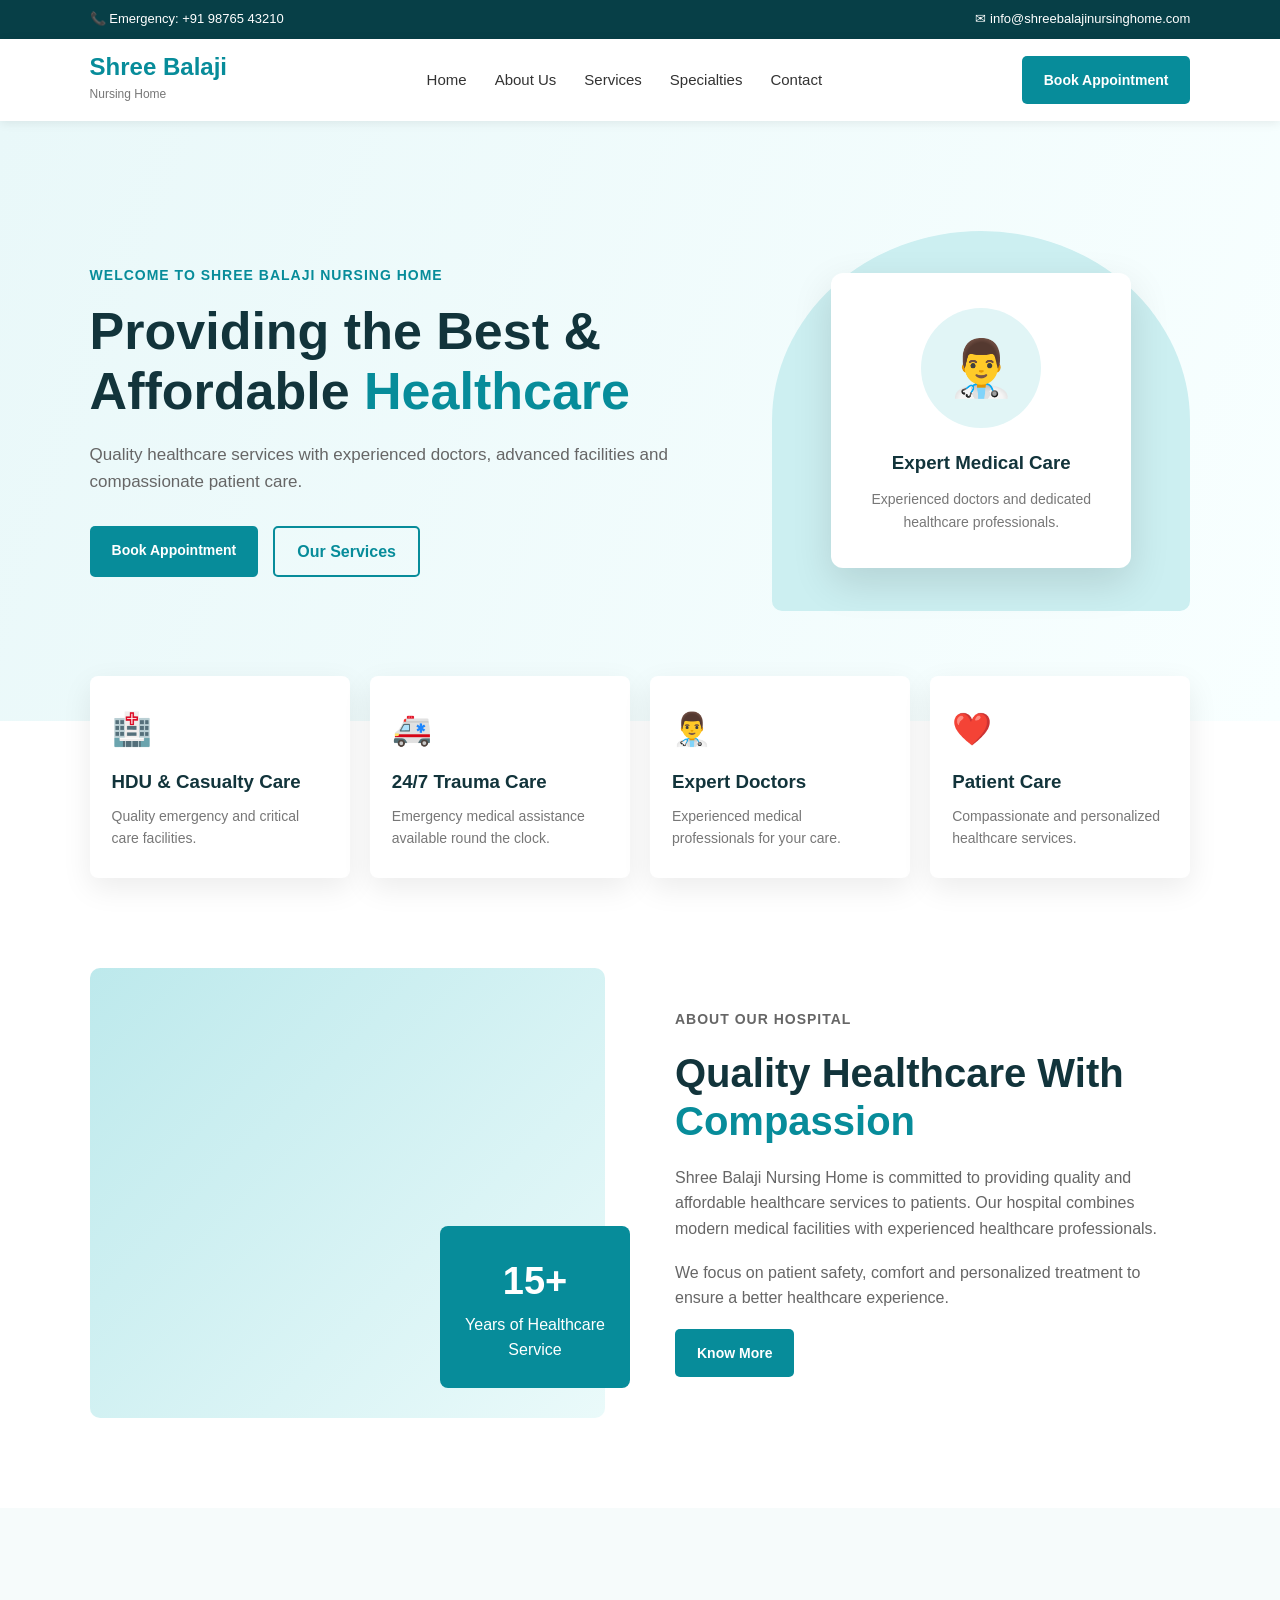
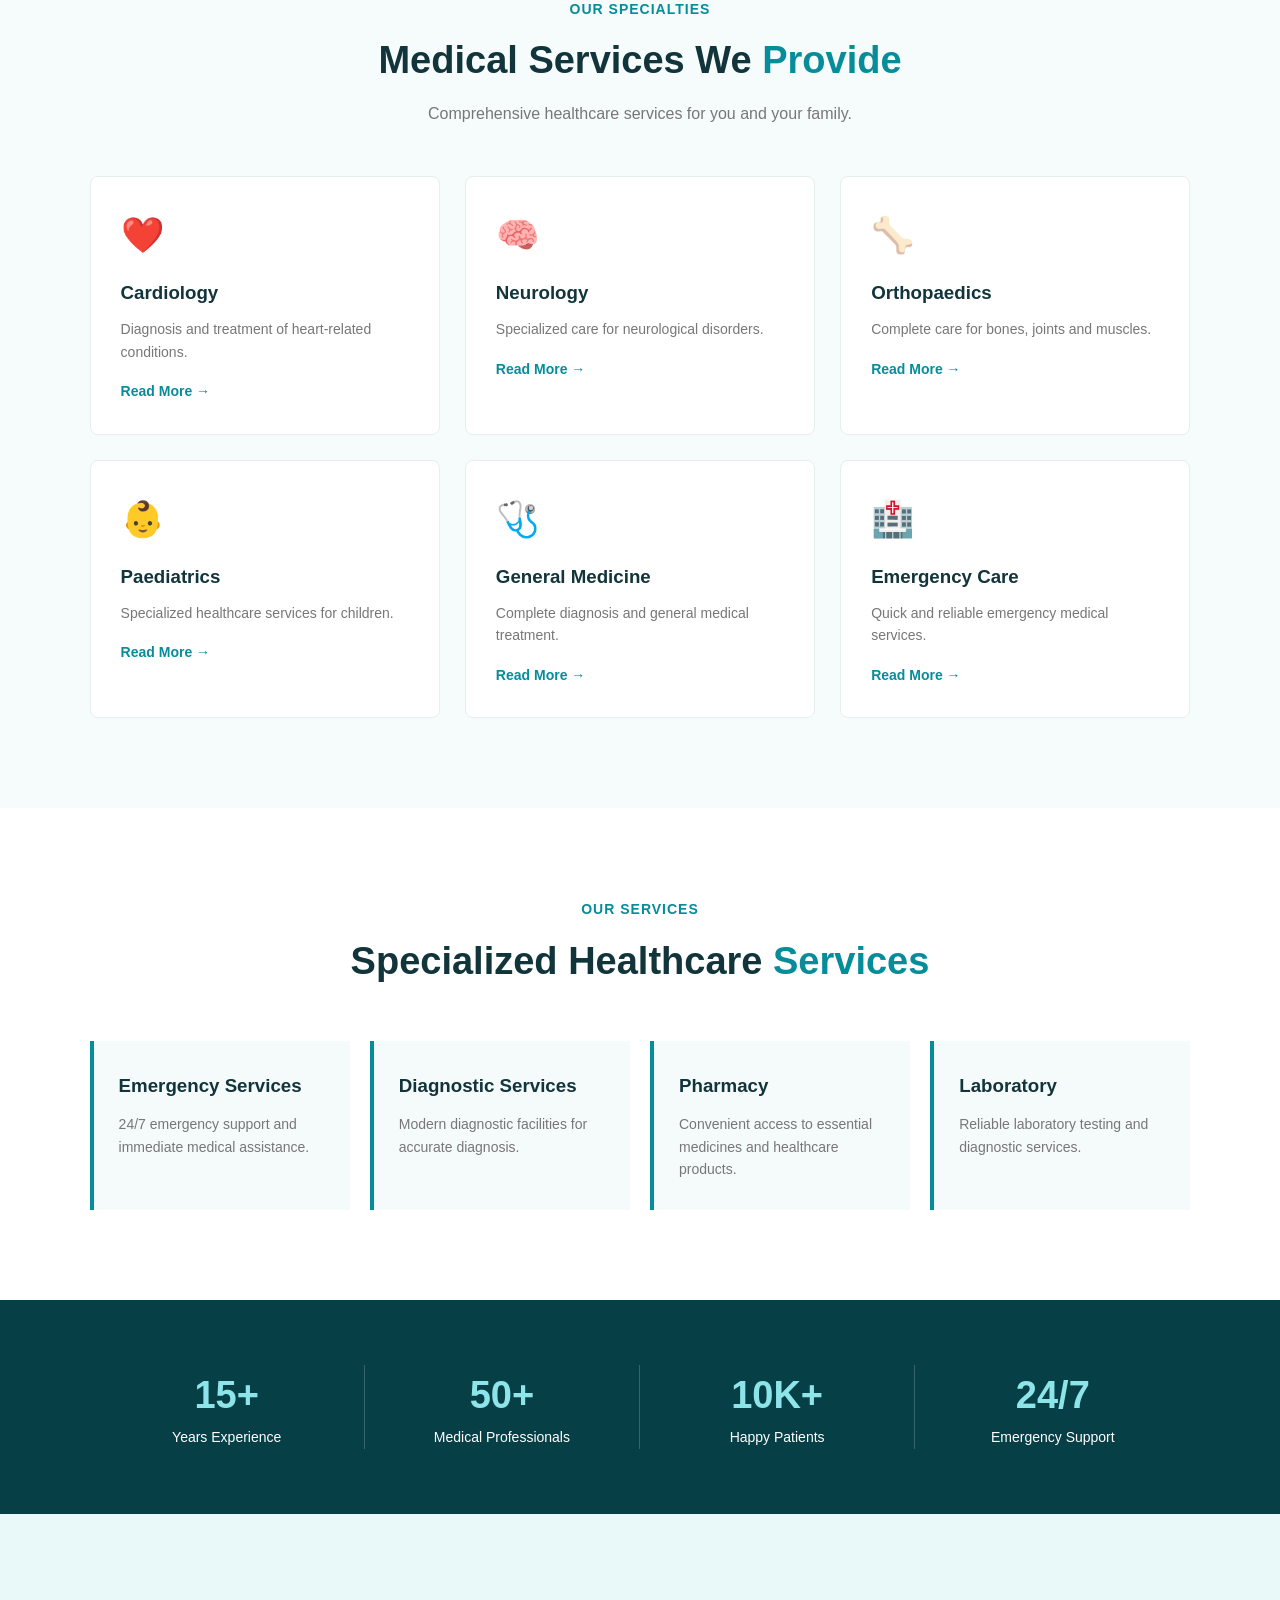
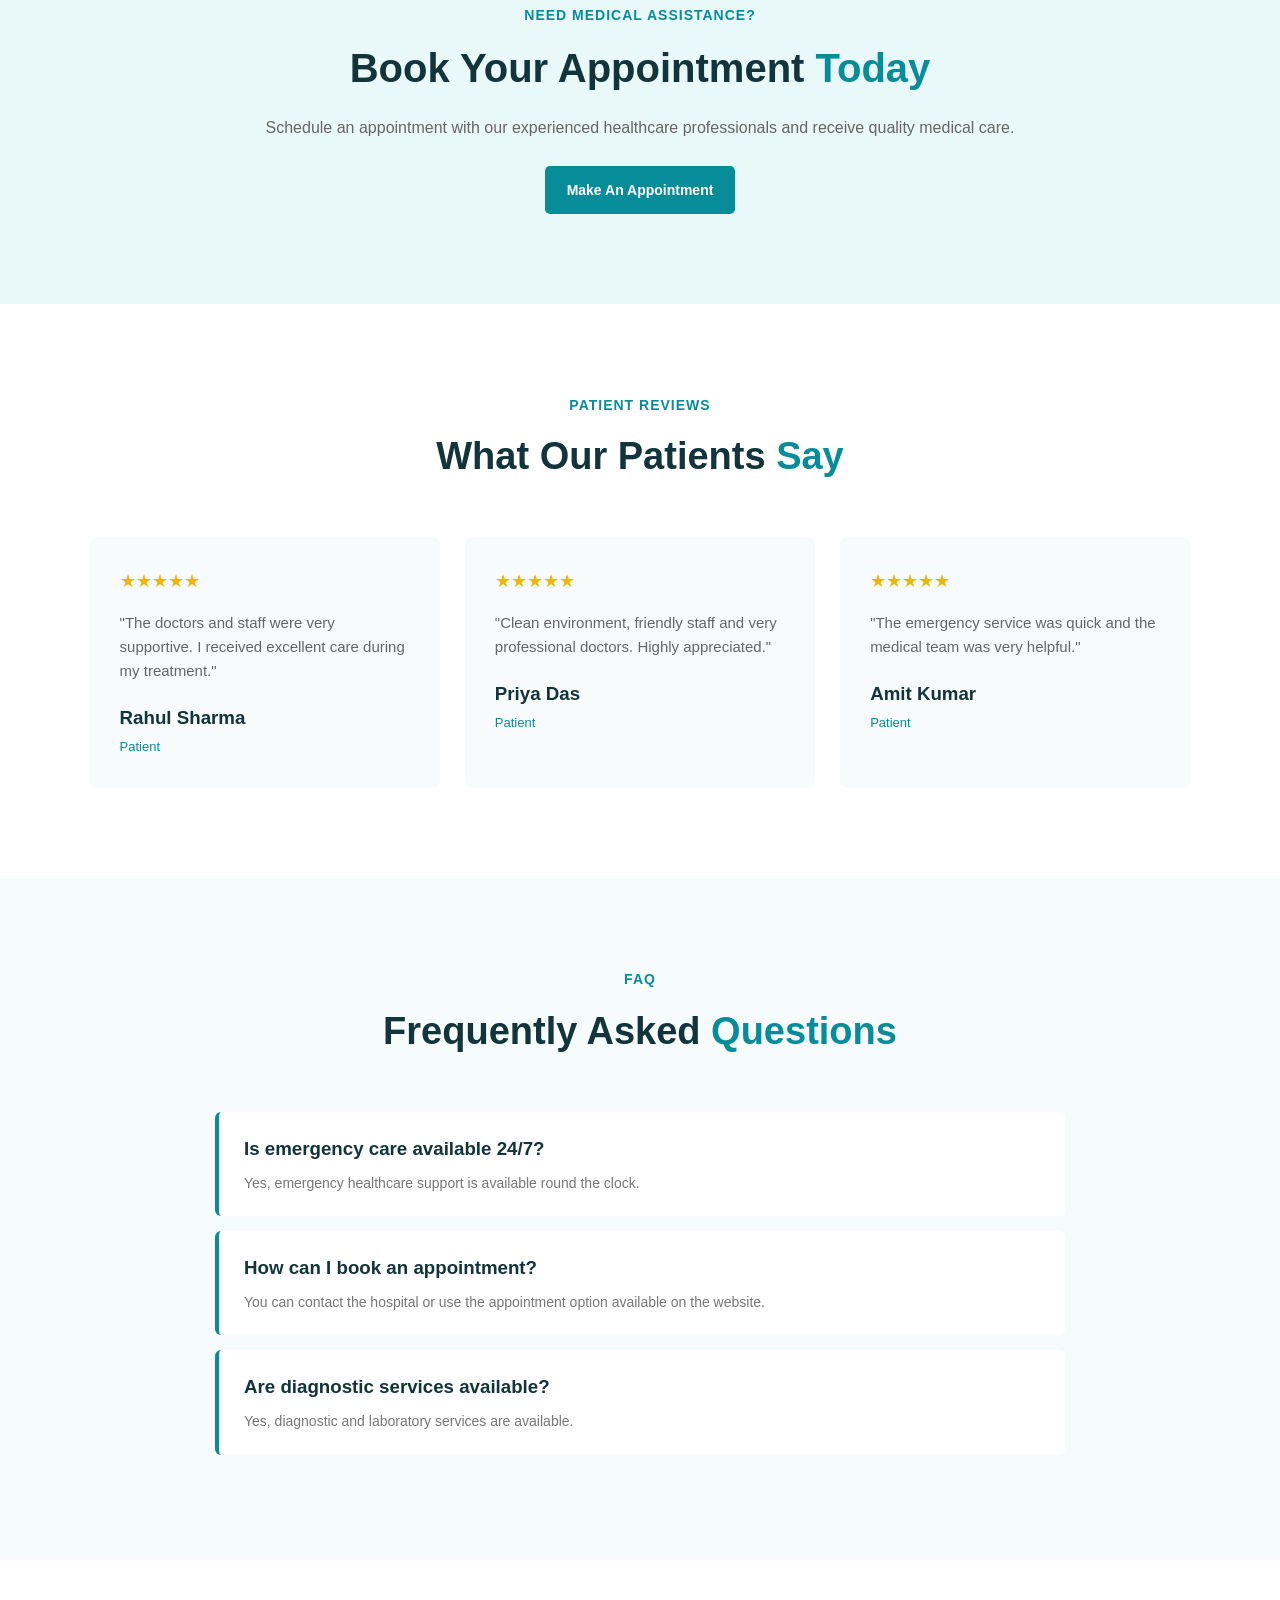
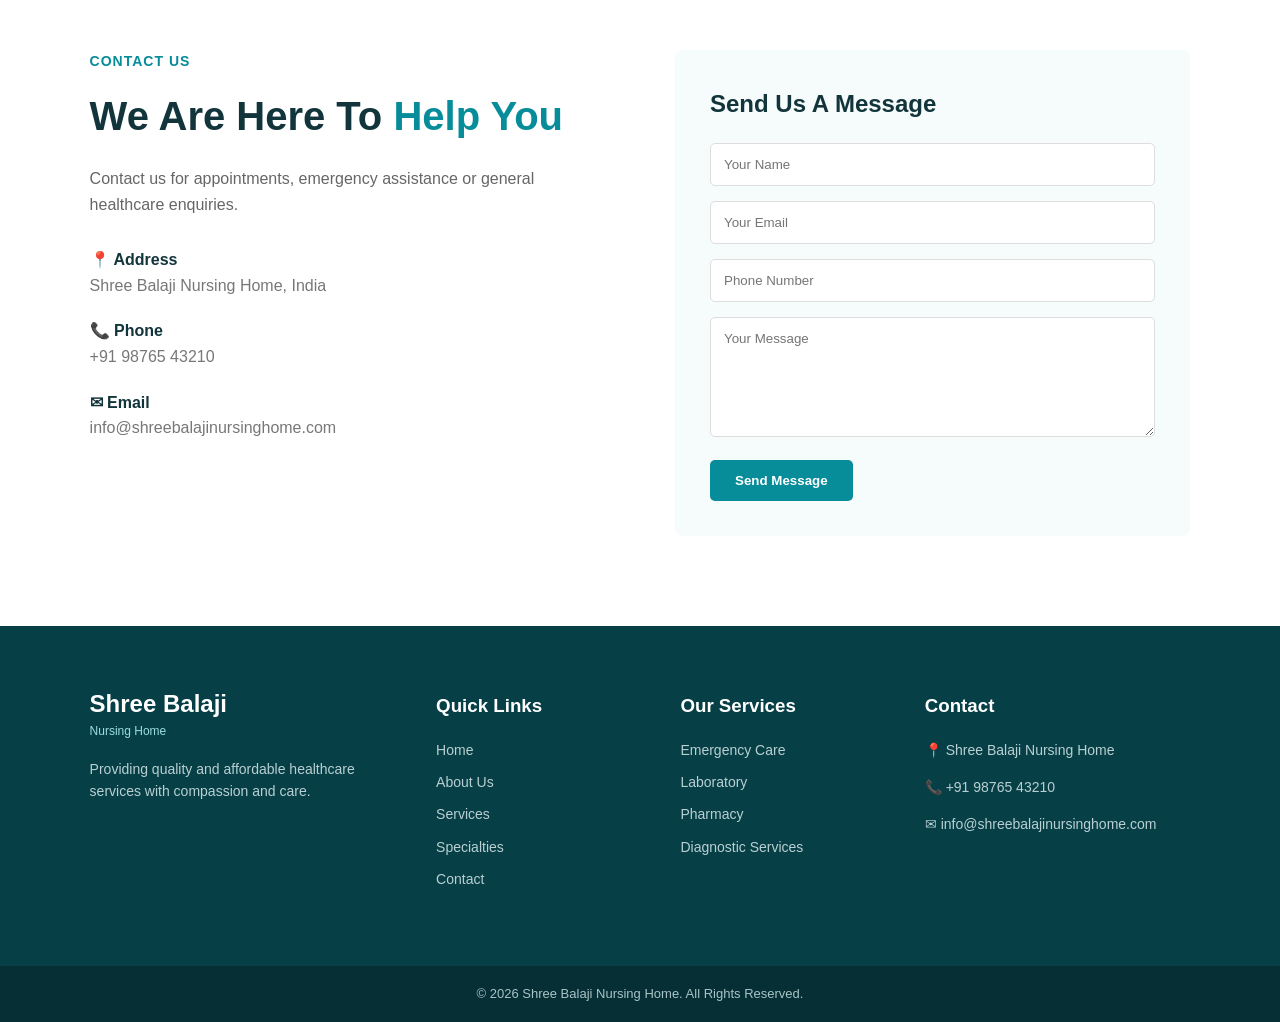
==== index.html @ 4ce06b1f "Add files via upload" ====
<!DOCTYPE html>
<html lang="en">

<head>
    <meta charset="UTF-8">
    <meta name="viewport" content="width=device-width, initial-scale=1.0">

    <title>Shree Balaji Nursing Home</title>

    <link rel="stylesheet" href="style.css">
</head>

<body>

    <!-- ================= TOP BAR ================= -->

    <div class="top-bar">
        <div>
            📞 Emergency: +91 98765 43210
        </div>

        <div>
            ✉ info@shreebalajinursinghome.com
        </div>
    </div>


    <!-- ================= HEADER ================= -->

    <header class="header">

        <div class="logo">
            <h2>Shree Balaji</h2>
            <span>Nursing Home</span>
        </div>

        <nav class="navbar">
            <a href="#">Home</a>
            <a href="#about">About Us</a>
            <a href="#services">Services</a>
            <a href="#specialties">Specialties</a>
            <a href="#contact">Contact</a>
        </nav>

        <div class="header-btn">
            <a href="#appointment">Book Appointment</a>
        </div>

    </header>


    <!-- ================= HERO SECTION ================= -->

    <section class="hero">

        <div class="hero-content">

            <p class="small-heading">
                WELCOME TO SHREE BALAJI NURSING HOME
            </p>

            <h1>
                Providing the Best & Affordable
                <span>Healthcare</span>
            </h1>

            <p>
                Quality healthcare services with experienced doctors,
                advanced facilities and compassionate patient care.
            </p>

            <div class="hero-buttons">

                <a href="#appointment" class="primary-btn">
                    Book Appointment
                </a>

                <a href="#services" class="secondary-btn">
                    Our Services
                </a>

            </div>

        </div>

        <div class="hero-image">
            <div class="doctor-card">
                <div class="doctor-circle">
                    👨‍⚕️
                </div>

                <h3>Expert Medical Care</h3>

                <p>
                    Experienced doctors and dedicated healthcare professionals.
                </p>
            </div>
        </div>

    </section>


    <!-- ================= SERVICE CARDS ================= -->

    <section class="quick-services">

        <div class="quick-card">
            <div class="icon">🏥</div>
            <h3>HDU & Casualty Care</h3>
            <p>
                Quality emergency and critical care facilities.
            </p>
        </div>

        <div class="quick-card">
            <div class="icon">🚑</div>
            <h3>24/7 Trauma Care</h3>
            <p>
                Emergency medical assistance available round the clock.
            </p>
        </div>

        <div class="quick-card">
            <div class="icon">👨‍⚕️</div>
            <h3>Expert Doctors</h3>
            <p>
                Experienced medical professionals for your care.
            </p>
        </div>

        <div class="quick-card">
            <div class="icon">❤️</div>
            <h3>Patient Care</h3>
            <p>
                Compassionate and personalized healthcare services.
            </p>
        </div>

    </section>


    <!-- ================= ABOUT SECTION ================= -->

    <section class="about section" id="about">

        <div class="about-image">
            <div class="about-box">
                <span>15+</span>
                <p>Years of Healthcare Service</p>
            </div>
        </div>

        <div class="about-content">

            <p class="section-tag">
                ABOUT OUR HOSPITAL
            </p>

            <h2>
                Quality Healthcare With
                <span>Compassion</span>
            </h2>

            <p>
                Shree Balaji Nursing Home is committed to providing
                quality and affordable healthcare services to patients.
                Our hospital combines modern medical facilities with
                experienced healthcare professionals.
            </p>

            <p>
                We focus on patient safety, comfort and personalized
                treatment to ensure a better healthcare experience.
            </p>

            <a href="#" class="primary-btn">
                Know More
            </a>

        </div>

    </section>


    <!-- ================= SPECIALTIES ================= -->

    <section class="specialties section" id="specialties">

        <div class="section-heading">

            <p class="section-tag">
                OUR SPECIALTIES
            </p>

            <h2>
                Medical Services We <span>Provide</span>
            </h2>

            <p>
                Comprehensive healthcare services for you and your family.
            </p>

        </div>


        <div class="specialty-grid">

            <div class="specialty-card">
                <div class="specialty-icon">❤️</div>
                <h3>Cardiology</h3>
                <p>
                    Diagnosis and treatment of heart-related conditions.
                </p>
                <a href="#">Read More →</a>
            </div>


            <div class="specialty-card">
                <div class="specialty-icon">🧠</div>
                <h3>Neurology</h3>
                <p>
                    Specialized care for neurological disorders.
                </p>
                <a href="#">Read More →</a>
            </div>


            <div class="specialty-card">
                <div class="specialty-icon">🦴</div>
                <h3>Orthopaedics</h3>
                <p>
                    Complete care for bones, joints and muscles.
                </p>
                <a href="#">Read More →</a>
            </div>


            <div class="specialty-card">
                <div class="specialty-icon">👶</div>
                <h3>Paediatrics</h3>
                <p>
                    Specialized healthcare services for children.
                </p>
                <a href="#">Read More →</a>
            </div>


            <div class="specialty-card">
                <div class="specialty-icon">🩺</div>
                <h3>General Medicine</h3>
                <p>
                    Complete diagnosis and general medical treatment.
                </p>
                <a href="#">Read More →</a>
            </div>


            <div class="specialty-card">
                <div class="specialty-icon">🏥</div>
                <h3>Emergency Care</h3>
                <p>
                    Quick and reliable emergency medical services.
                </p>
                <a href="#">Read More →</a>
            </div>

        </div>

    </section>


    <!-- ================= SERVICES ================= -->

    <section class="services section" id="services">

        <div class="section-heading">

            <p class="section-tag">
                OUR SERVICES
            </p>

            <h2>
                Specialized Healthcare <span>Services</span>
            </h2>

        </div>


        <div class="service-grid">

            <div class="service-box">
                <h3>Emergency Services</h3>
                <p>
                    24/7 emergency support and immediate medical assistance.
                </p>
            </div>

            <div class="service-box">
                <h3>Diagnostic Services</h3>
                <p>
                    Modern diagnostic facilities for accurate diagnosis.
                </p>
            </div>

            <div class="service-box">
                <h3>Pharmacy</h3>
                <p>
                    Convenient access to essential medicines and healthcare products.
                </p>
            </div>

            <div class="service-box">
                <h3>Laboratory</h3>
                <p>
                    Reliable laboratory testing and diagnostic services.
                </p>
            </div>

        </div>

    </section>


    <!-- ================= STATISTICS ================= -->

    <section class="stats">

        <div class="stat">
            <h2>15+</h2>
            <p>Years Experience</p>
        </div>

        <div class="stat">
            <h2>50+</h2>
            <p>Medical Professionals</p>
        </div>

        <div class="stat">
            <h2>10K+</h2>
            <p>Happy Patients</p>
        </div>

        <div class="stat">
            <h2>24/7</h2>
            <p>Emergency Support</p>
        </div>

    </section>


    <!-- ================= APPOINTMENT ================= -->

    <section class="appointment section" id="appointment">

        <div class="appointment-content">

            <p class="section-tag">
                NEED MEDICAL ASSISTANCE?
            </p>

            <h2>
                Book Your Appointment
                <span>Today</span>
            </h2>

            <p>
                Schedule an appointment with our experienced healthcare
                professionals and receive quality medical care.
            </p>

            <a href="#" class="primary-btn">
                Make An Appointment
            </a>

        </div>

    </section>


    <!-- ================= TESTIMONIALS ================= -->

    <section class="testimonials section">

        <div class="section-heading">

            <p class="section-tag">
                PATIENT REVIEWS
            </p>

            <h2>
                What Our Patients <span>Say</span>
            </h2>

        </div>


        <div class="testimonial-grid">

            <div class="testimonial-card">

                <div class="stars">
                    ★★★★★
                </div>

                <p>
                    "The doctors and staff were very supportive.
                    I received excellent care during my treatment."
                </p>

                <h3>Rahul Sharma</h3>
                <span>Patient</span>

            </div>


            <div class="testimonial-card">

                <div class="stars">
                    ★★★★★
                </div>

                <p>
                    "Clean environment, friendly staff and very
                    professional doctors. Highly appreciated."
                </p>

                <h3>Priya Das</h3>
                <span>Patient</span>

            </div>


            <div class="testimonial-card">

                <div class="stars">
                    ★★★★★
                </div>

                <p>
                    "The emergency service was quick and the medical
                    team was very helpful."
                </p>

                <h3>Amit Kumar</h3>
                <span>Patient</span>

            </div>

        </div>

    </section>


    <!-- ================= FAQ ================= -->

    <section class="faq section">

        <div class="section-heading">

            <p class="section-tag">
                FAQ
            </p>

            <h2>
                Frequently Asked <span>Questions</span>
            </h2>

        </div>


        <div class="faq-container">

            <div class="faq-item">
                <h3>Is emergency care available 24/7?</h3>
                <p>
                    Yes, emergency healthcare support is available
                    round the clock.
                </p>
            </div>

            <div class="faq-item">
                <h3>How can I book an appointment?</h3>
                <p>
                    You can contact the hospital or use the appointment
                    option available on the website.
                </p>
            </div>

            <div class="faq-item">
                <h3>Are diagnostic services available?</h3>
                <p>
                    Yes, diagnostic and laboratory services are available.
                </p>
            </div>

        </div>

    </section>


    <!-- ================= CONTACT ================= -->

    <section class="contact section" id="contact">

        <div class="contact-info">

            <p class="section-tag">
                CONTACT US
            </p>

            <h2>
                We Are Here To
                <span>Help You</span>
            </h2>

            <p>
                Contact us for appointments, emergency assistance
                or general healthcare enquiries.
            </p>

            <div class="contact-details">

                <div>
                    <strong>📍 Address</strong>
                    <p>Shree Balaji Nursing Home, India</p>
                </div>

                <div>
                    <strong>📞 Phone</strong>
                    <p>+91 98765 43210</p>
                </div>

                <div>
                    <strong>✉ Email</strong>
                    <p>info@shreebalajinursinghome.com</p>
                </div>

            </div>

        </div>


        <div class="contact-form">

            <h3>Send Us A Message</h3>

            <input type="text" placeholder="Your Name">

            <input type="email" placeholder="Your Email">

            <input type="text" placeholder="Phone Number">

            <textarea placeholder="Your Message"></textarea>

            <button>
                Send Message
            </button>

        </div>

    </section>


    <!-- ================= FOOTER ================= -->

    <footer class="footer">

        <div class="footer-column">

            <div class="logo footer-logo">
                <h2>Shree Balaji</h2>
                <span>Nursing Home</span>
            </div>

            <p>
                Providing quality and affordable healthcare
                services with compassion and care.
            </p>

        </div>


        <div class="footer-column">

            <h3>Quick Links</h3>

            <a href="#">Home</a>
            <a href="#about">About Us</a>
            <a href="#services">Services</a>
            <a href="#specialties">Specialties</a>
            <a href="#contact">Contact</a>

        </div>


        <div class="footer-column">

            <h3>Our Services</h3>

            <a href="#">Emergency Care</a>
            <a href="#">Laboratory</a>
            <a href="#">Pharmacy</a>
            <a href="#">Diagnostic Services</a>

        </div>


        <div class="footer-column">

            <h3>Contact</h3>

            <p>📍 Shree Balaji Nursing Home</p>
            <p>📞 +91 98765 43210</p>
            <p>✉ info@shreebalajinursinghome.com</p>

        </div>

    </footer>


    <div class="copyright">

        <p>
            © 2026 Shree Balaji Nursing Home. All Rights Reserved.
        </p>

    </div>


</body>

</html>
---- style.css ----
* {
    margin: 0;
    padding: 0;
    box-sizing: border-box;
}
html {
    scroll-behavior: smooth;
}

body {
    font-family: Arial, Helvetica, sans-serif;
    color: #333;
    background: #fff;
    line-height: 1.6;
}

a {
    text-decoration: none;
}

.section {
    padding: 90px 7%;
}

.section-heading {
    text-align: center;
    max-width: 700px;
    margin: 0 auto 50px;
}

.section-heading h2 {
    font-size: 38px;
    margin: 10px 0;
    color: #12343b;
}

.section-heading h2 span,
.about-content h2 span,
.hero-content h1 span,
.appointment-content h2 span,
.contact-info h2 span {
    color: #078c9a;
}

.section-heading > p:last-child {
    color: #777;
}

.section-tag {
    color: #078c9a;
    font-size: 14px;
    font-weight: bold;
    letter-spacing: 1px;
}


/* =========================
   TOP BAR
========================= */

.top-bar {
    background: #073f47;
    color: white;
    padding: 9px 7%;
    display: flex;
    justify-content: space-between;
    font-size: 13px;
}


/* =========================
   HEADER
========================= */

.header {
    width: 100%;
    height: 82px;
    padding: 0 7%;
    display: flex;
    align-items: center;
    justify-content: space-between;
    background: white;
    box-shadow: 0 2px 10px rgba(0, 0, 0, 0.08);
    position: sticky;
    top: 0;
    z-index: 100;
}

.logo h2 {
    font-size: 24px;
    color: #078c9a;
    line-height: 1.1;
}

.logo span {
    font-size: 12px;
    color: #777;
}

.navbar {
    display: flex;
    gap: 28px;
}

.navbar a {
    color: #333;
    font-size: 15px;
    font-weight: 500;
    transition: 0.3s;
}

.navbar a:hover {
    color: #078c9a;
}

.header-btn a,
.primary-btn {
    display: inline-block;
    background: #078c9a;
    color: white;
    padding: 13px 22px;
    border-radius: 5px;
    font-size: 14px;
    font-weight: bold;
    transition: 0.3s;
}

.header-btn a:hover,
.primary-btn:hover {
    background: #056d77;
}


/* =========================
   HERO
========================= */

.hero {
    min-height: 600px;
    padding: 80px 7%;
    display: flex;
    align-items: center;
    justify-content: space-between;
    background: linear-gradient(
        110deg,
        #e9f8f9,
        #f8ffff
    );
}

.hero-content {
    width: 55%;
}

.small-heading {
    color: #078c9a;
    font-size: 14px;
    font-weight: bold;
    letter-spacing: 1px;
    margin-bottom: 15px;
}

.hero-content h1 {
    font-size: 52px;
    line-height: 1.15;
    color: #12343b;
    margin-bottom: 20px;
}

.hero-content > p:not(.small-heading) {
    max-width: 600px;
    color: #666;
    font-size: 17px;
    margin-bottom: 30px;
}

.hero-buttons {
    display: flex;
    gap: 15px;
}

.secondary-btn {
    display: inline-block;
    border: 2px solid #078c9a;
    color: #078c9a;
    padding: 11px 22px;
    border-radius: 5px;
    font-weight: bold;
}

.hero-image {
    width: 38%;
    min-height: 380px;
    display: flex;
    align-items: center;
    justify-content: center;
    background: #cceff1;
    border-radius: 50% 50% 10px 10px;
}

.doctor-card {
    width: 300px;
    padding: 35px;
    background: white;
    text-align: center;
    border-radius: 12px;
    box-shadow: 0 15px 40px rgba(0, 0, 0, 0.12);
}

.doctor-circle {
    width: 120px;
    height: 120px;
    margin: 0 auto 20px;
    border-radius: 50%;
    background: #e1f5f6;
    display: flex;
    align-items: center;
    justify-content: center;
    font-size: 55px;
}

.doctor-card h3 {
    color: #12343b;
    margin-bottom: 10px;
}

.doctor-card p {
    color: #777;
    font-size: 14px;
}


/* =========================
   QUICK SERVICES
========================= */

.quick-services {
    padding: 0 7%;
    margin-top: -45px;
    position: relative;
    display: grid;
    grid-template-columns: repeat(4, 1fr);
    gap: 20px;
}

.quick-card {
    background: white;
    padding: 28px 22px;
    border-radius: 8px;
    box-shadow: 0 10px 30px rgba(0, 0, 0, 0.08);
}

.quick-card .icon {
    font-size: 32px;
    margin-bottom: 12px;
}

.quick-card h3 {
    color: #12343b;
    margin-bottom: 8px;
}

.quick-card p {
    font-size: 14px;
    color: #777;
}


/* =========================
   ABOUT
========================= */

.about {
    display: grid;
    grid-template-columns: 1fr 1fr;
    gap: 70px;
    align-items: center;
}

.about-image {
    height: 450px;
    background: linear-gradient(
        135deg,
        #bde9ec,
        #eafafa
    );
    border-radius: 10px;
    position: relative;
}

.about-box {
    position: absolute;
    bottom: 30px;
    right: -25px;
    background: #078c9a;
    color: white;
    padding: 25px;
    width: 190px;
    border-radius: 8px;
    text-align: center;
}

.about-box span {
    font-size: 38px;
    font-weight: bold;
}

.about-content h2 {
    font-size: 40px;
    line-height: 1.2;
    color: #12343b;
    margin: 12px 0 20px;
}

.about-content p {
    color: #666;
    margin-bottom: 18px;
}


/* =========================
   SPECIALTIES
========================= */

.specialties {
    background: #f6fbfb;
}

.specialty-grid {
    display: grid;
    grid-template-columns: repeat(3, 1fr);
    gap: 25px;
}

.specialty-card {
    background: white;
    padding: 30px;
    border-radius: 8px;
    border: 1px solid #e7eeee;
    transition: 0.3s;
}

.specialty-card:hover {
    transform: translateY(-7px);
    box-shadow: 0 15px 30px rgba(0, 0, 0, 0.08);
}

.specialty-icon {
    font-size: 35px;
    margin-bottom: 15px;
}

.specialty-card h3 {
    color: #12343b;
    margin-bottom: 10px;
}

.specialty-card p {
    color: #777;
    font-size: 14px;
    margin-bottom: 15px;
}

.specialty-card a {
    color: #078c9a;
    font-size: 14px;
    font-weight: bold;
}


/* =========================
   SERVICES
========================= */

.service-grid {
    display: grid;
    grid-template-columns: repeat(4, 1fr);
    gap: 20px;
}

.service-box {
    padding: 30px 25px;
    border-left: 4px solid #078c9a;
    background: #f5fafb;
}

.service-box h3 {
    color: #12343b;
    margin-bottom: 12px;
}

.service-box p {
    color: #777;
    font-size: 14px;
}


/* =========================
   STATS
========================= */

.stats {
    padding: 65px 7%;
    display: grid;
    grid-template-columns: repeat(4, 1fr);
    text-align: center;
    background: #073f47;
    color: white;
}

.stat {
    border-right: 1px solid rgba(255,255,255,0.2);
}

.stat:last-child {
    border: none;
}

.stat h2 {
    font-size: 38px;
    color: #8ee5e9;
}

.stat p {
    font-size: 14px;
}


/* =========================
   APPOINTMENT
========================= */

.appointment {
    text-align: center;
    background: #e9f8f9;
}

.appointment-content {
    max-width: 750px;
    margin: auto;
}

.appointment-content h2 {
    color: #12343b;
    font-size: 40px;
    margin: 10px 0 15px;
}

.appointment-content p:not(.section-tag) {
    color: #666;
    margin-bottom: 25px;
}


/* =========================
   TESTIMONIALS
========================= */

.testimonials {
    background: #fff;
}

.testimonial-grid {
    display: grid;
    grid-template-columns: repeat(3, 1fr);
    gap: 25px;
}

.testimonial-card {
    background: #f7fbfb;
    padding: 30px;
    border-radius: 8px;
}

.stars {
    color: #f3b400;
    font-size: 18px;
    margin-bottom: 15px;
}

.testimonial-card > p {
    color: #666;
    font-size: 15px;
    margin-bottom: 20px;
}

.testimonial-card h3 {
    color: #12343b;
}

.testimonial-card span {
    color: #078c9a;
    font-size: 13px;
}


/* =========================
   FAQ
========================= */

.faq {
    background: #f6fbfb;
}

.faq-container {
    max-width: 850px;
    margin: auto;
}

.faq-item {
    background: white;
    padding: 22px 25px;
    margin-bottom: 15px;
    border-radius: 6px;
    border-left: 4px solid #078c9a;
}

.faq-item h3 {
    color: #12343b;
    margin-bottom: 8px;
}

.faq-item p {
    color: #777;
    font-size: 14px;
}


/* =========================
   CONTACT
========================= */

.contact {
    display: grid;
    grid-template-columns: 1fr 1fr;
    gap: 70px;
    align-items: start;
}

.contact-info h2 {
    color: #12343b;
    font-size: 40px;
    margin: 12px 0 18px;
}

.contact-info > p:not(.section-tag) {
    color: #666;
    margin-bottom: 30px;
}

.contact-details > div {
    margin-bottom: 20px;
}

.contact-details strong {
    color: #12343b;
}

.contact-details p {
    color: #777;
}

.contact-form {
    padding: 35px;
    background: #f6fbfb;
    border-radius: 8px;
}

.contact-form h3 {
    color: #12343b;
    margin-bottom: 20px;
    font-size: 24px;
}

.contact-form input,
.contact-form textarea {
    width: 100%;
    border: 1px solid #ddd;
    padding: 13px;
    margin-bottom: 15px;
    border-radius: 5px;
    font-family: inherit;
    outline: none;
}

.contact-form textarea {
    height: 120px;
    resize: vertical;
}

.contact-form button {
    border: none;
    background: #078c9a;
    color: white;
    padding: 13px 25px;
    border-radius: 5px;
    cursor: pointer;
    font-weight: bold;
}


/* =========================
   FOOTER
========================= */

.footer {
    background: #073f47;
    color: white;
    padding: 65px 7%;
    display: grid;
    grid-template-columns: 1.5fr 1fr 1fr 1.3fr;
    gap: 40px;
}

.footer-logo h2 {
    color: white;
}

.footer-logo span {
    color: #9bdde0;
}

.footer-column > p {
    color: #b9d0d2;
    font-size: 14px;
    margin-top: 15px;
}

.footer-column h3 {
    margin-bottom: 18px;
}

.footer-column a {
    display: block;
    color: #b9d0d2;
    margin-bottom: 10px;
    font-size: 14px;
}

.footer-column a:hover {
    color: white;
}

.copyright {
    text-align: center;
    padding: 18px;
    background: #052f35;
    color: #a9c4c6;
    font-size: 13px;
}


/* =========================
   RESPONSIVE
========================= */

@media (max-width: 1000px) {

    .navbar {
        gap: 15px;
    }

    .header-btn {
        display: none;
    }

    .hero-content h1 {
        font-size: 42px;
    }

    .quick-services {
        grid-template-columns: repeat(2, 1fr);
    }

    .specialty-grid {
        grid-template-columns: repeat(2, 1fr);
    }

    .service-grid {
        grid-template-columns: repeat(2, 1fr);
    }

    .stats {
        grid-template-columns: repeat(2, 1fr);
        gap: 30px;
    }

    .stat {
        border: none;
    }

    .footer {
        grid-template-columns: repeat(2, 1fr);
    }
}


@media (max-width: 700px) {

    .top-bar {
        display: none;
    }

    .header {
        height: auto;
        padding: 20px;
        flex-direction: column;
        gap: 18px;
    }

    .navbar {
        flex-wrap: wrap;
        justify-content: center;
        gap: 15px;
    }

    .hero {
        flex-direction: column;
        padding: 60px 20px;
        gap: 40px;
    }

    .hero-content {
        width: 100%;
    }

    .hero-content h1 {
        font-size: 36px;
    }

    .hero-image {
        width: 100%;
    }

    .quick-services {
        padding: 30px 20px;
        margin-top: 0;
        grid-template-columns: 1fr;
    }

    .section {
        padding: 60px 20px;
    }

    .section-heading h2 {
        font-size: 30px;
    }

    .about {
        grid-template-columns: 1fr;
        gap: 40px;
    }

    .about-image {
        height: 350px;
    }

    .specialty-grid,
    .service-grid,
    .testimonial-grid {
        grid-template-columns: 1fr;
    }

    .stats {
        grid-template-columns: 1fr 1fr;
        padding: 50px 20px;
    }

    .contact {
        grid-template-columns: 1fr;
        gap: 40px;
    }

    .footer {
        grid-template-columns: 1fr;
        padding: 50px 20px;
    }

    .hero-buttons {
        flex-direction: column;
        align-items: flex-start;
    }
}
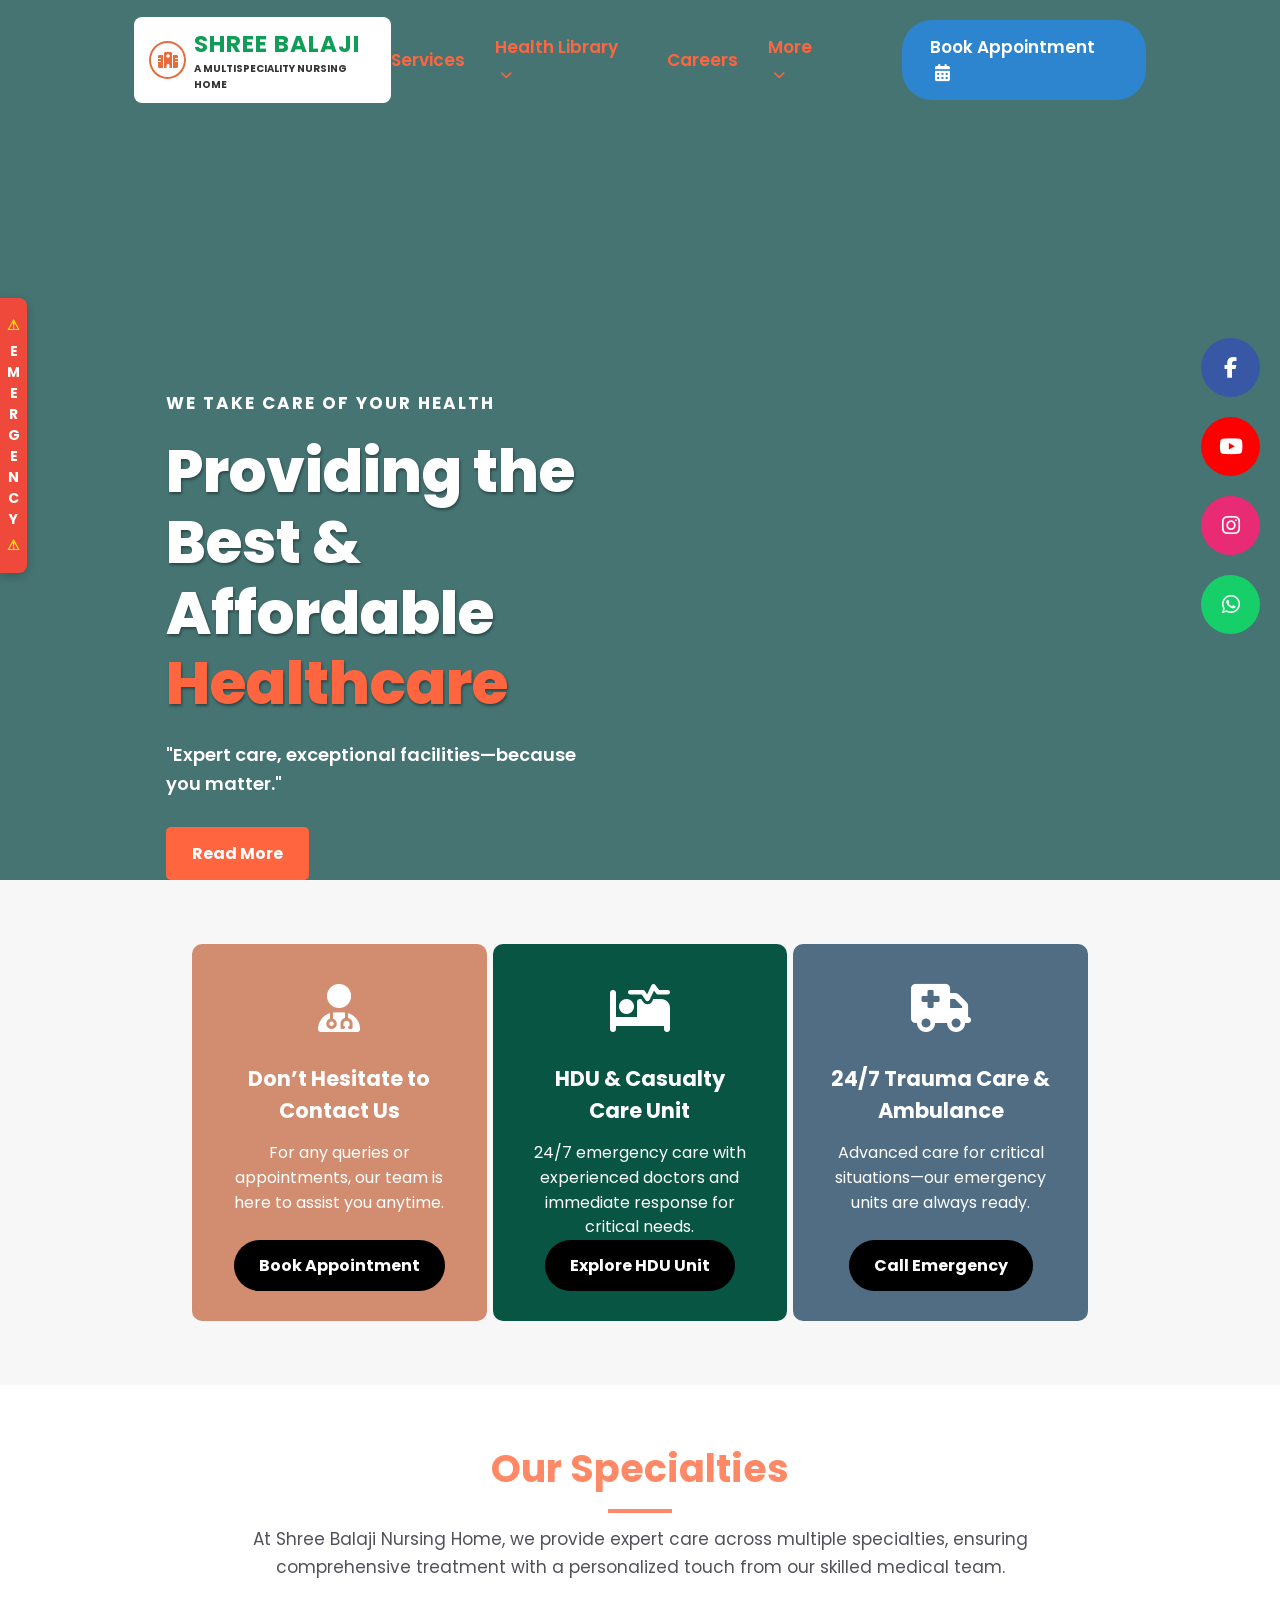
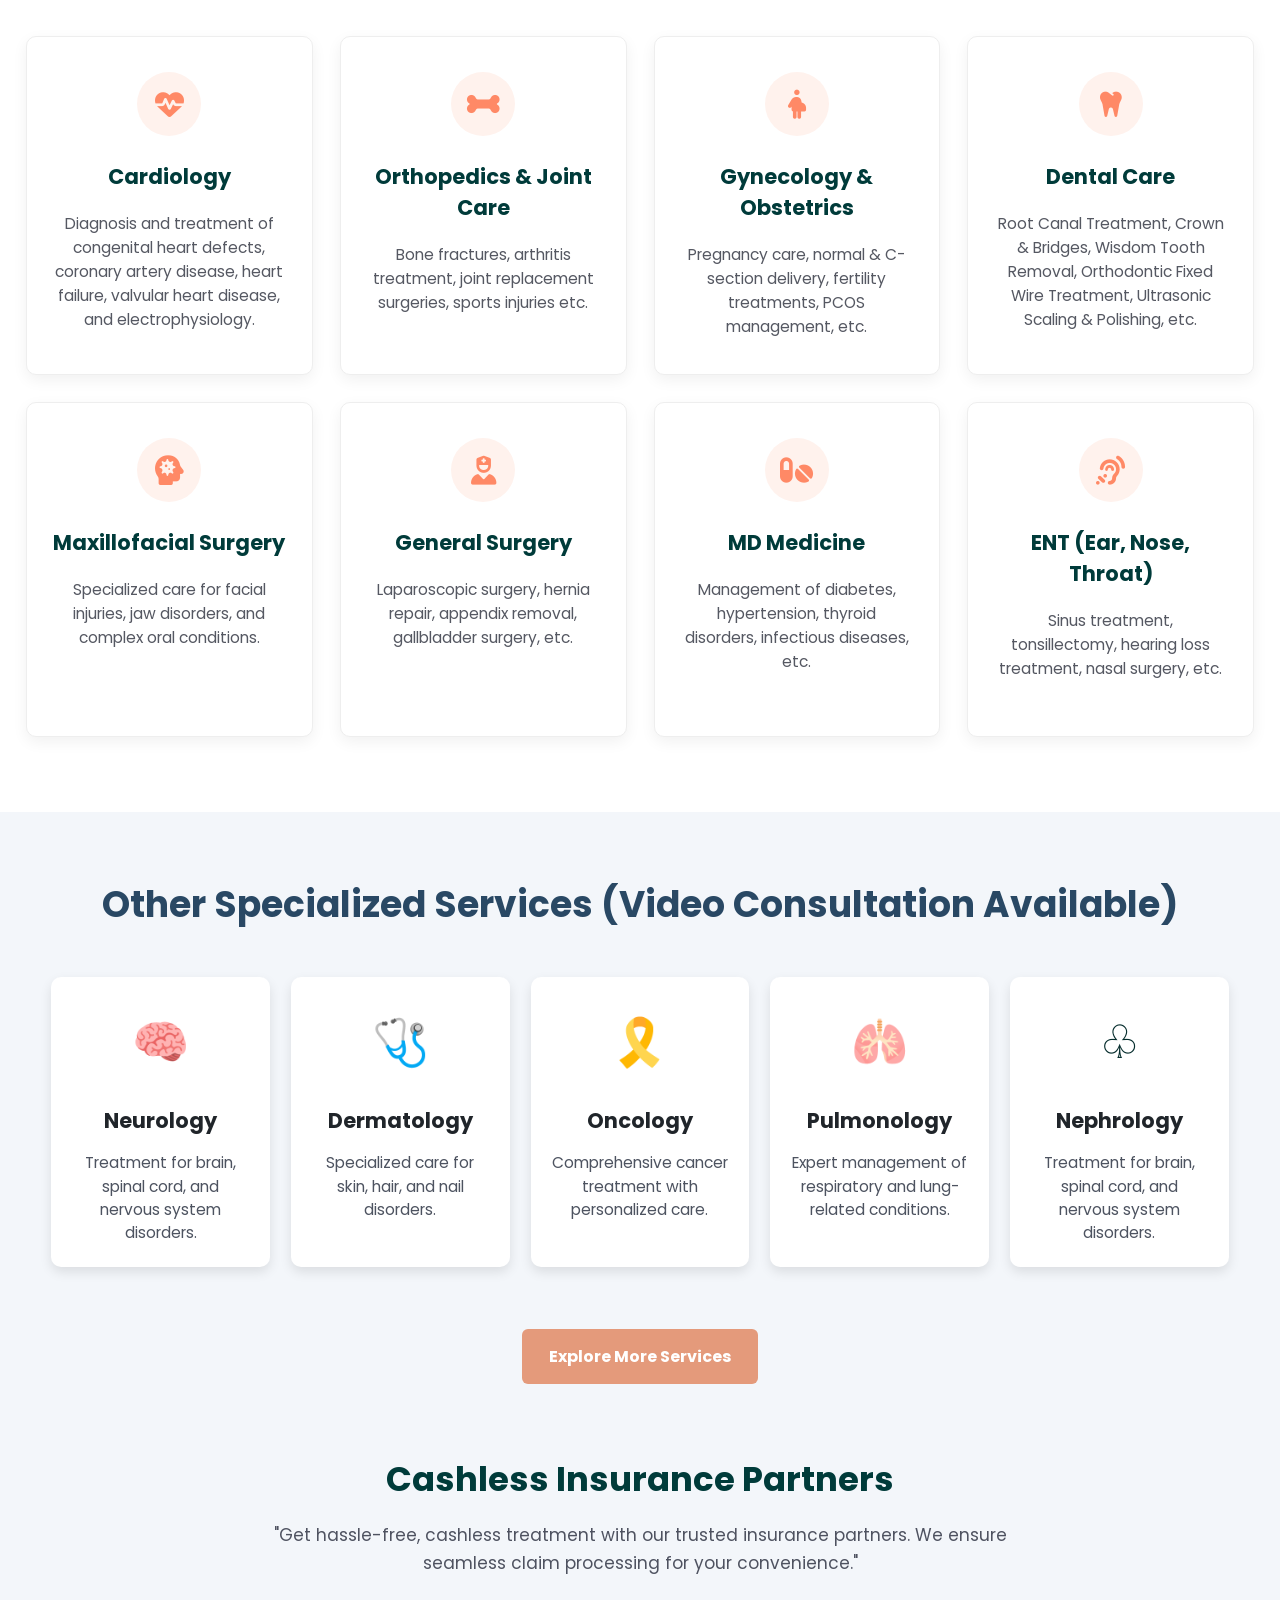
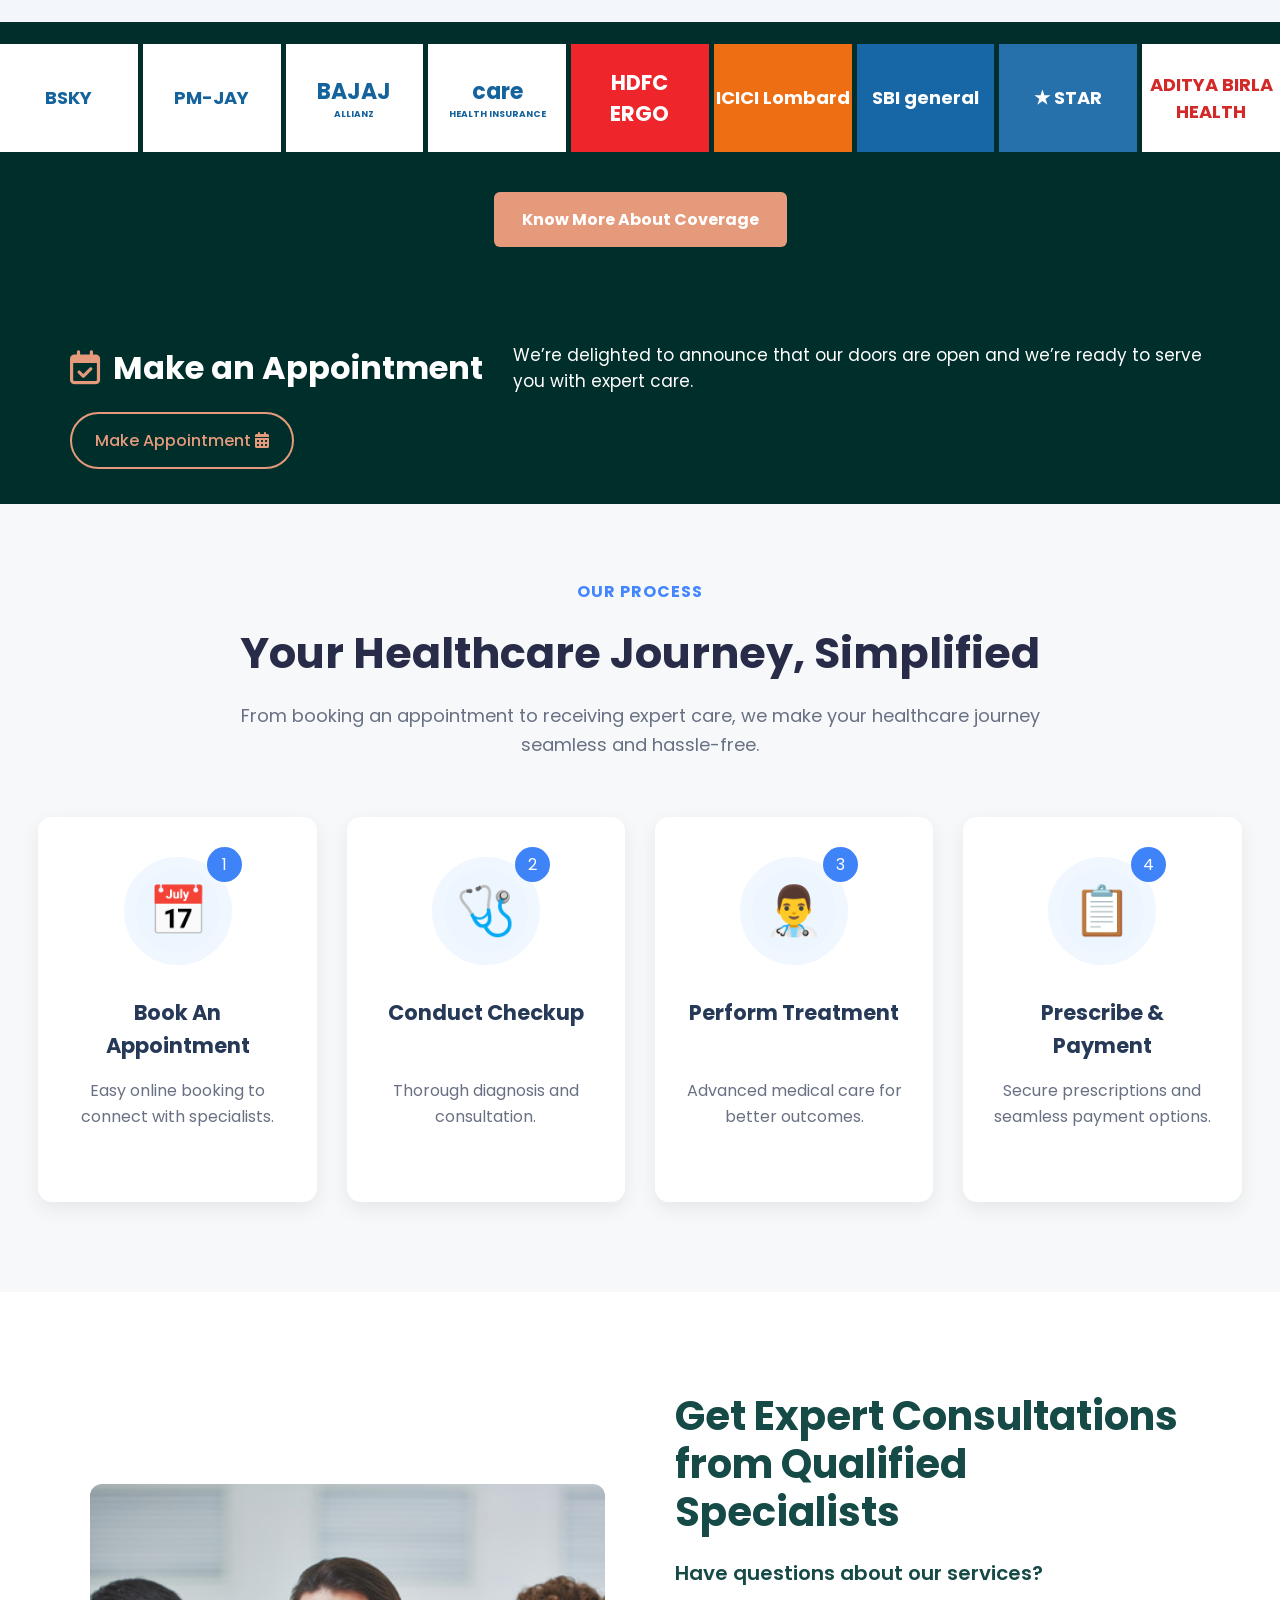
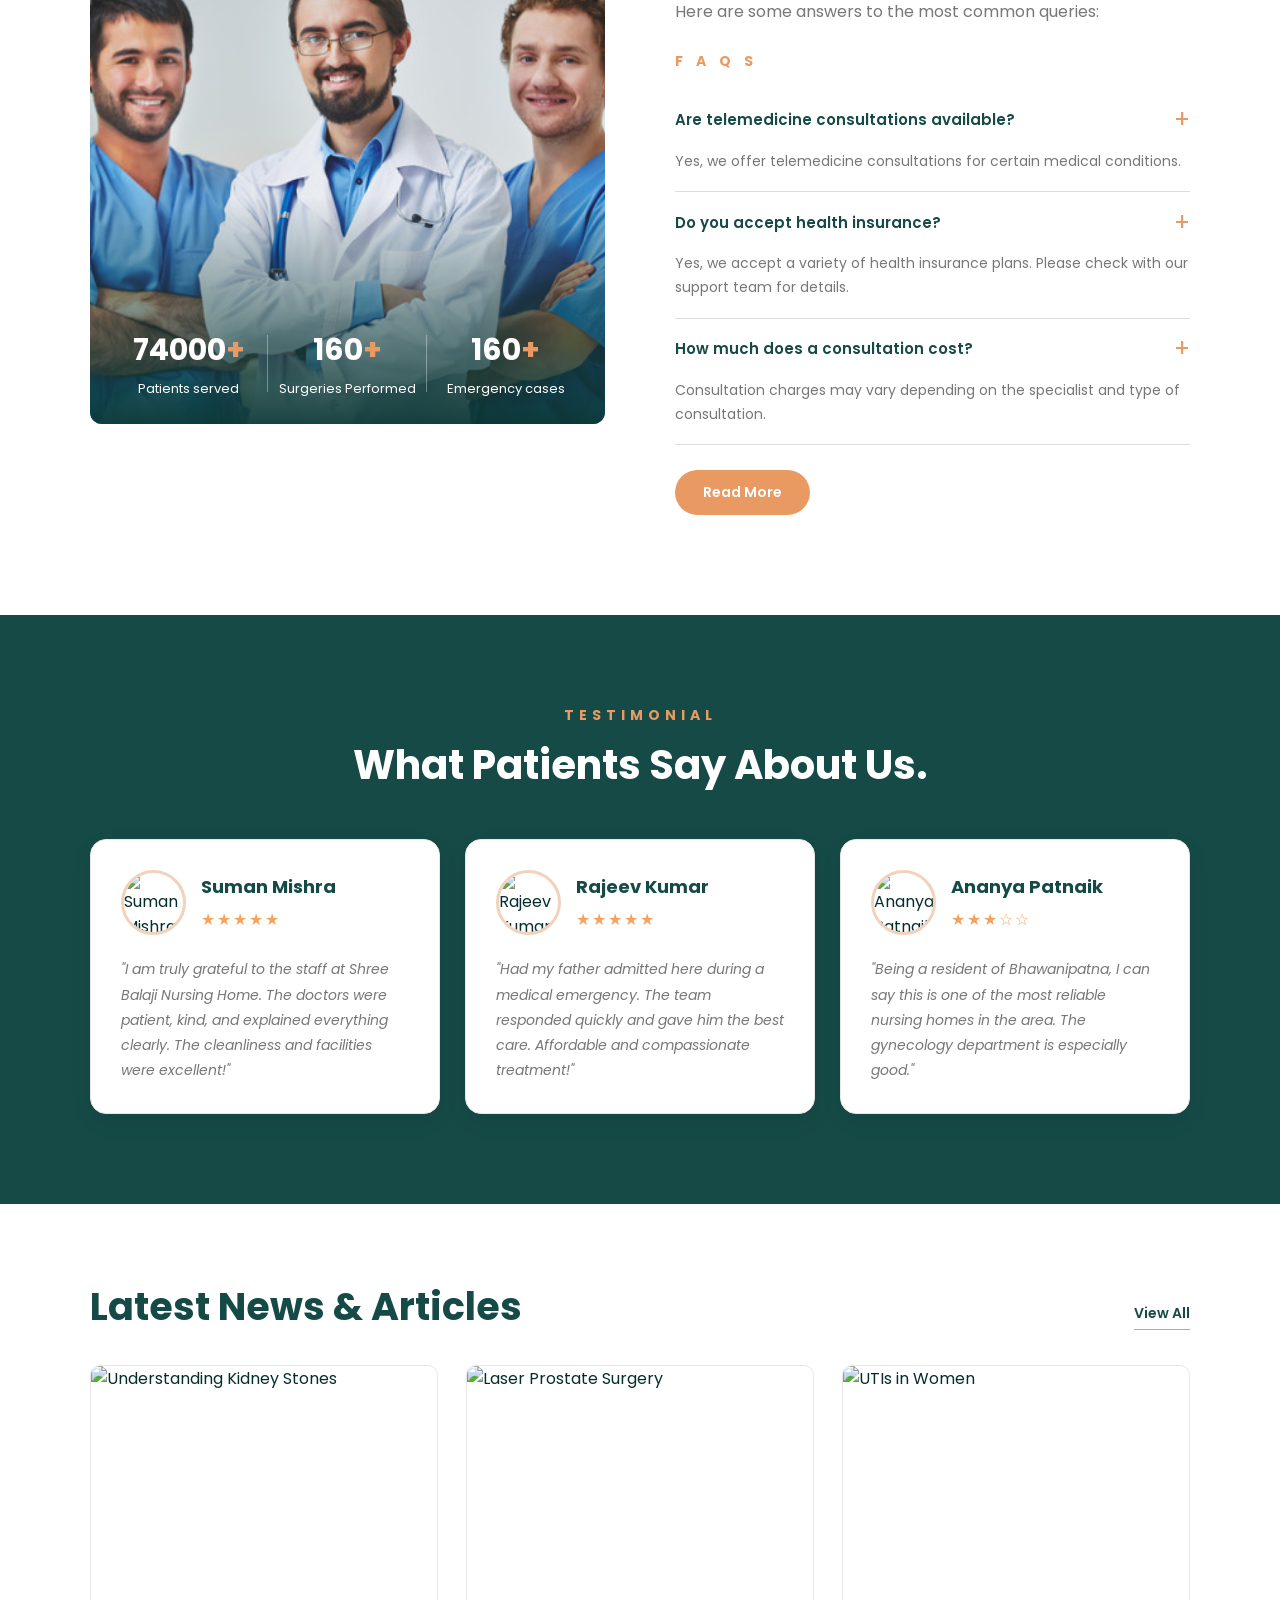
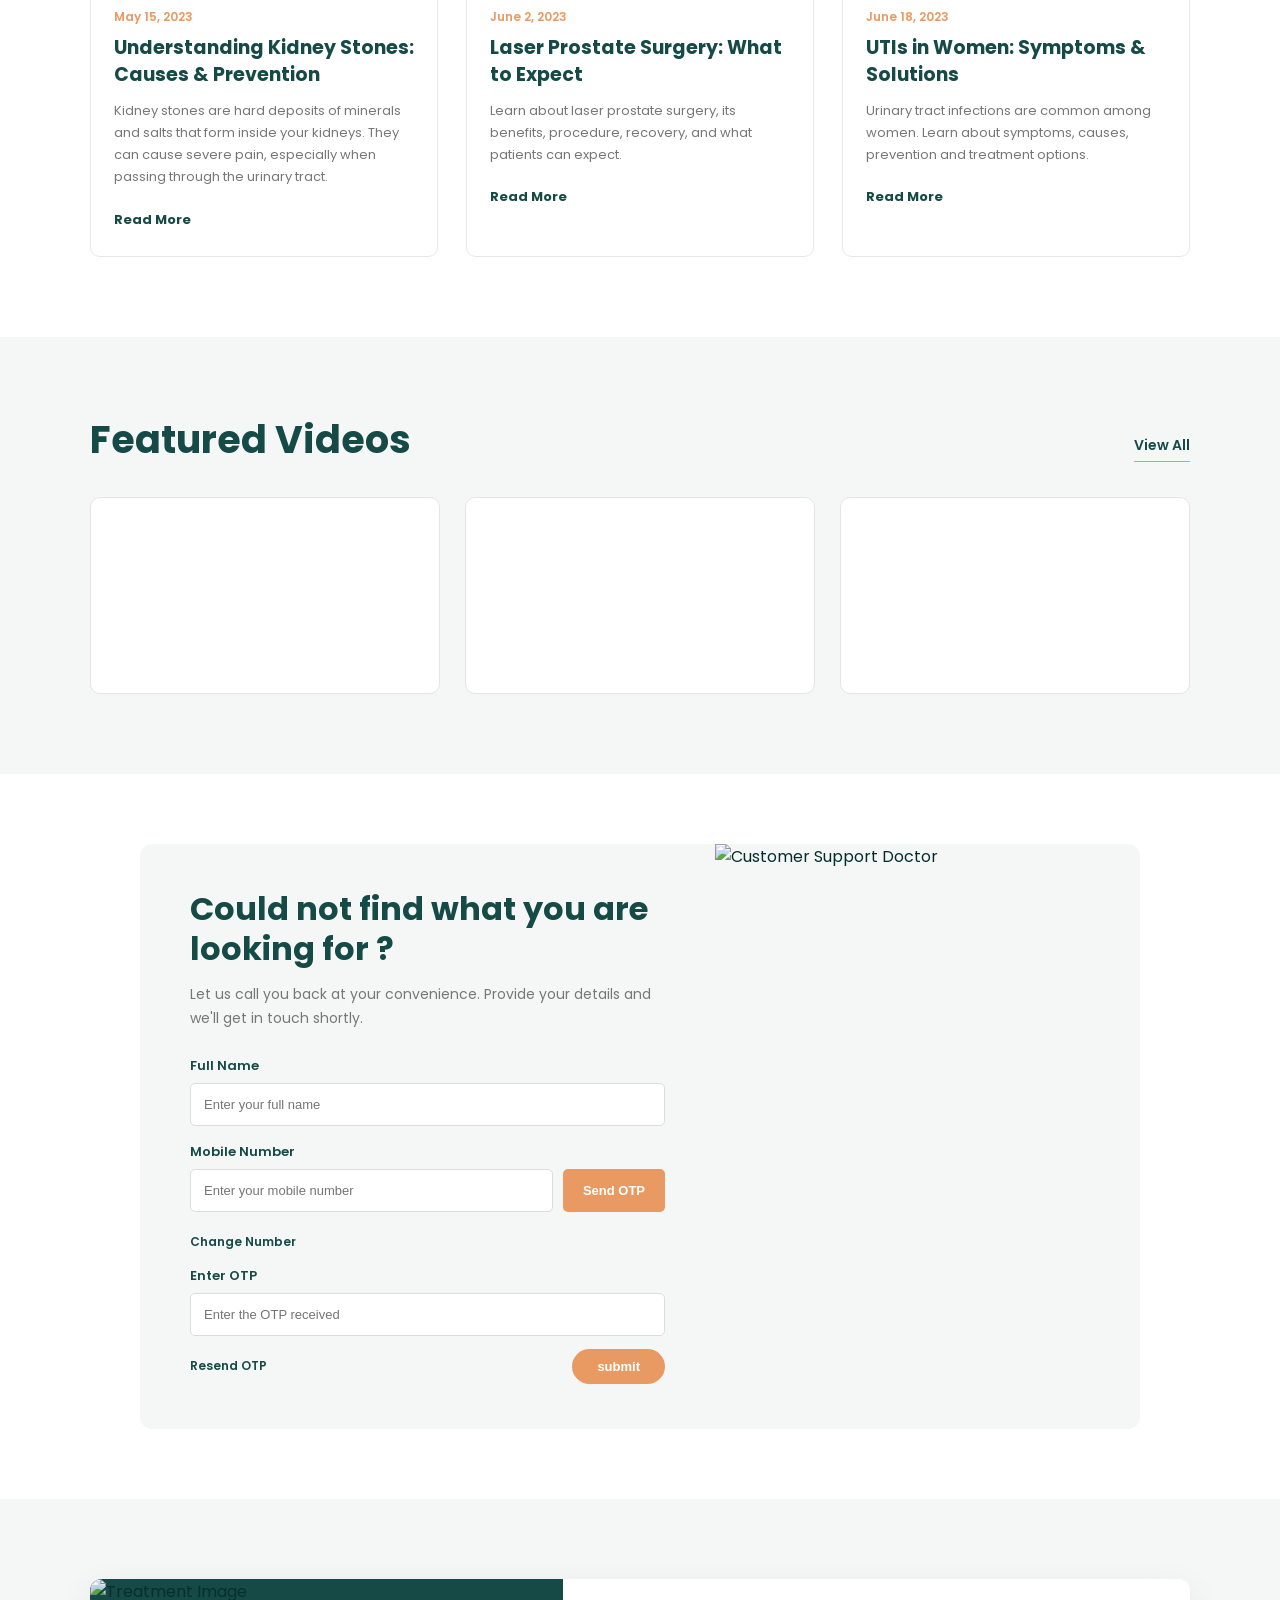
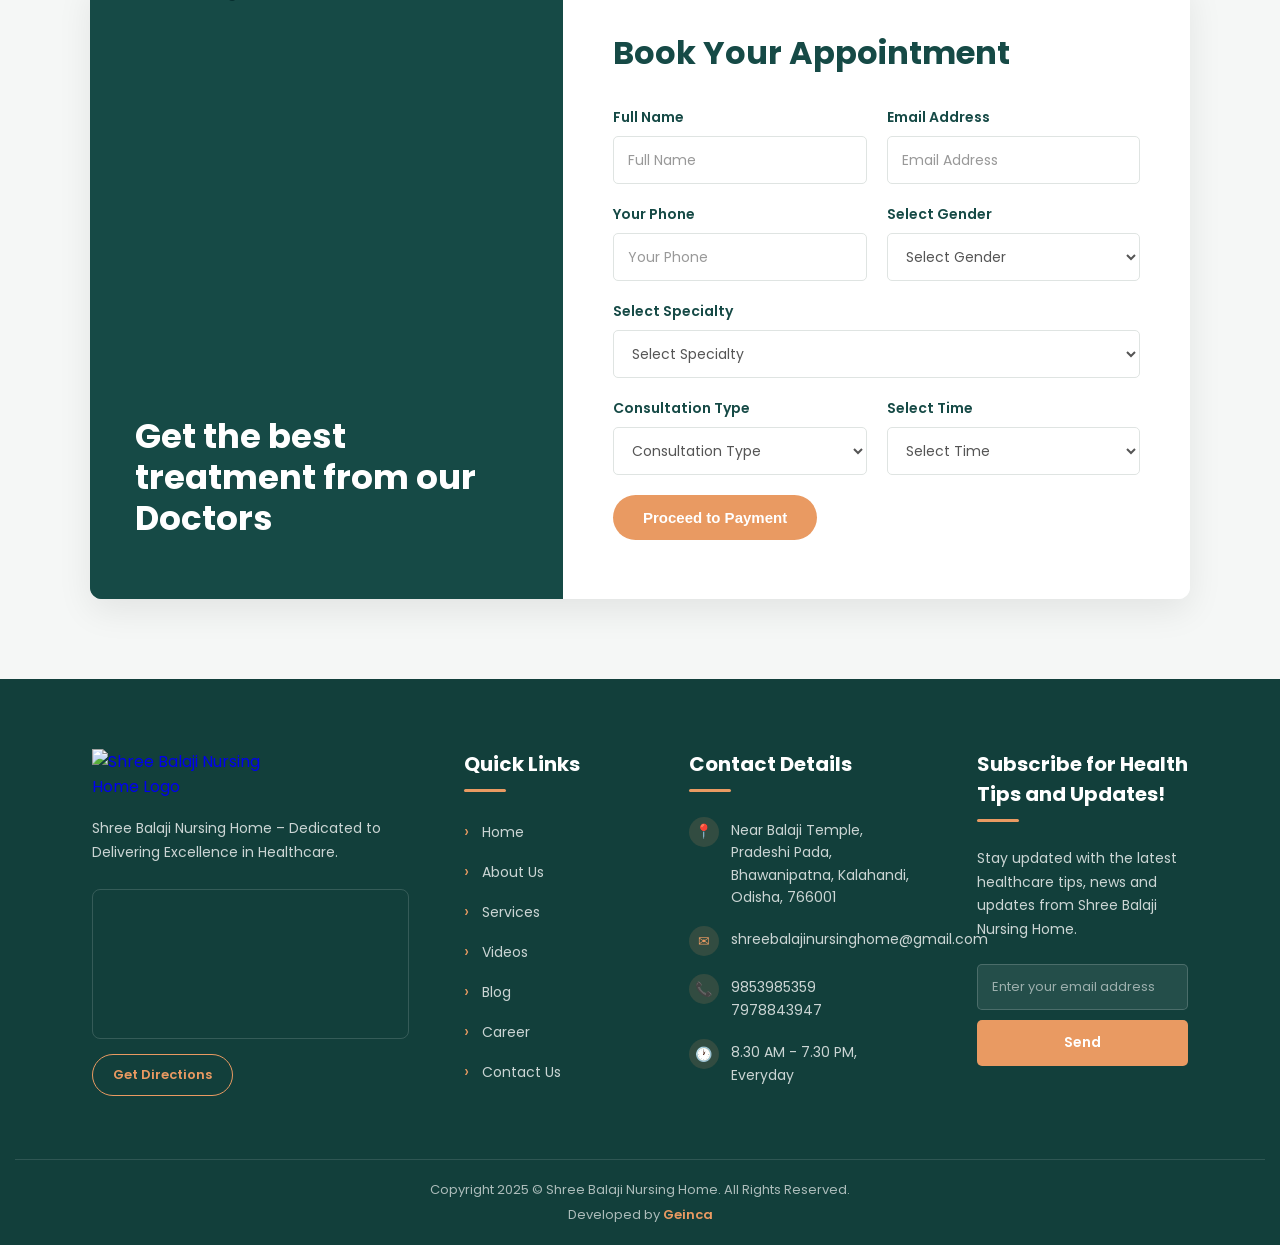
==== commit 54032e53: "Update Shree Balaji Nursing Home homepage" ====
--- a/index.html
+++ b/index.html
@@ -1,632 +1,1678 @@
-<!DOCTYPE html>
-<html lang="en">
-
-<head>
-    <meta charset="UTF-8">
-    <meta name="viewport" content="width=device-width, initial-scale=1.0">
-
-    <title>Shree Balaji Nursing Home</title>
-
-    <link rel="stylesheet" href="style.css">
-</head>
-
-<body>
-
-    <!-- ================= TOP BAR ================= -->
-
-    <div class="top-bar">
-        <div>
-            📞 Emergency: +91 98765 43210
-        </div>
-
-        <div>
-            ✉ info@shreebalajinursinghome.com
-        </div>
-    </div>
-
-
-    <!-- ================= HEADER ================= -->
-
-    <header class="header">
-
-        <div class="logo">
-            <h2>Shree Balaji</h2>
-            <span>Nursing Home</span>
-        </div>
-
-        <nav class="navbar">
-            <a href="#">Home</a>
-            <a href="#about">About Us</a>
-            <a href="#services">Services</a>
-            <a href="#specialties">Specialties</a>
-            <a href="#contact">Contact</a>
-        </nav>
-
-        <div class="header-btn">
-            <a href="#appointment">Book Appointment</a>
-        </div>
-
-    </header>
-
-
-    <!-- ================= HERO SECTION ================= -->
-
-    <section class="hero">
-
-        <div class="hero-content">
-
-            <p class="small-heading">
-                WELCOME TO SHREE BALAJI NURSING HOME
-            </p>
-
-            <h1>
-                Providing the Best & Affordable
-                <span>Healthcare</span>
-            </h1>
-
-            <p>
-                Quality healthcare services with experienced doctors,
-                advanced facilities and compassionate patient care.
-            </p>
-
-            <div class="hero-buttons">
-
-                <a href="#appointment" class="primary-btn">
-                    Book Appointment
-                </a>
-
-                <a href="#services" class="secondary-btn">
-                    Our Services
-                </a>
-
-            </div>
-
-        </div>
-
-        <div class="hero-image">
-            <div class="doctor-card">
-                <div class="doctor-circle">
-                    👨‍⚕️
-                </div>
-
-                <h3>Expert Medical Care</h3>
-
-                <p>
-                    Experienced doctors and dedicated healthcare professionals.
-                </p>
-            </div>
-        </div>
-
-    </section>
-
-
-    <!-- ================= SERVICE CARDS ================= -->
-
-    <section class="quick-services">
-
-        <div class="quick-card">
-            <div class="icon">🏥</div>
-            <h3>HDU & Casualty Care</h3>
-            <p>
-                Quality emergency and critical care facilities.
-            </p>
-        </div>
-
-        <div class="quick-card">
-            <div class="icon">🚑</div>
-            <h3>24/7 Trauma Care</h3>
-            <p>
-                Emergency medical assistance available round the clock.
-            </p>
-        </div>
-
-        <div class="quick-card">
-            <div class="icon">👨‍⚕️</div>
-            <h3>Expert Doctors</h3>
-            <p>
-                Experienced medical professionals for your care.
-            </p>
-        </div>
-
-        <div class="quick-card">
-            <div class="icon">❤️</div>
-            <h3>Patient Care</h3>
-            <p>
-                Compassionate and personalized healthcare services.
-            </p>
-        </div>
-
-    </section>
-
-
-    <!-- ================= ABOUT SECTION ================= -->
-
-    <section class="about section" id="about">
-
-        <div class="about-image">
-            <div class="about-box">
-                <span>15+</span>
-                <p>Years of Healthcare Service</p>
-            </div>
-        </div>
-
-        <div class="about-content">
-
-            <p class="section-tag">
-                ABOUT OUR HOSPITAL
-            </p>
-
-            <h2>
-                Quality Healthcare With
-                <span>Compassion</span>
-            </h2>
-
-            <p>
-                Shree Balaji Nursing Home is committed to providing
-                quality and affordable healthcare services to patients.
-                Our hospital combines modern medical facilities with
-                experienced healthcare professionals.
-            </p>
-
-            <p>
-                We focus on patient safety, comfort and personalized
-                treatment to ensure a better healthcare experience.
-            </p>
-
-            <a href="#" class="primary-btn">
-                Know More
-            </a>
-
-        </div>
-
-    </section>
-
-
-    <!-- ================= SPECIALTIES ================= -->
-
-    <section class="specialties section" id="specialties">
-
-        <div class="section-heading">
-
-            <p class="section-tag">
-                OUR SPECIALTIES
-            </p>
-
-            <h2>
-                Medical Services We <span>Provide</span>
-            </h2>
-
-            <p>
-                Comprehensive healthcare services for you and your family.
-            </p>
-
-        </div>
-
-
-        <div class="specialty-grid">
-
-            <div class="specialty-card">
-                <div class="specialty-icon">❤️</div>
-                <h3>Cardiology</h3>
-                <p>
-                    Diagnosis and treatment of heart-related conditions.
-                </p>
-                <a href="#">Read More →</a>
-            </div>
-
-
-            <div class="specialty-card">
-                <div class="specialty-icon">🧠</div>
-                <h3>Neurology</h3>
-                <p>
-                    Specialized care for neurological disorders.
-                </p>
-                <a href="#">Read More →</a>
-            </div>
-
-
-            <div class="specialty-card">
-                <div class="specialty-icon">🦴</div>
-                <h3>Orthopaedics</h3>
-                <p>
-                    Complete care for bones, joints and muscles.
-                </p>
-                <a href="#">Read More →</a>
-            </div>
-
-
-            <div class="specialty-card">
-                <div class="specialty-icon">👶</div>
-                <h3>Paediatrics</h3>
-                <p>
-                    Specialized healthcare services for children.
-                </p>
-                <a href="#">Read More →</a>
-            </div>
-
-
-            <div class="specialty-card">
-                <div class="specialty-icon">🩺</div>
-                <h3>General Medicine</h3>
-                <p>
-                    Complete diagnosis and general medical treatment.
-                </p>
-                <a href="#">Read More →</a>
-            </div>
-
-
-            <div class="specialty-card">
-                <div class="specialty-icon">🏥</div>
-                <h3>Emergency Care</h3>
-                <p>
-                    Quick and reliable emergency medical services.
-                </p>
-                <a href="#">Read More →</a>
-            </div>
-
-        </div>
-
-    </section>
-
-
-    <!-- ================= SERVICES ================= -->
-
-    <section class="services section" id="services">
-
-        <div class="section-heading">
-
-            <p class="section-tag">
-                OUR SERVICES
-            </p>
-
-            <h2>
-                Specialized Healthcare <span>Services</span>
-            </h2>
-
-        </div>
-
-
-        <div class="service-grid">
-
-            <div class="service-box">
-                <h3>Emergency Services</h3>
-                <p>
-                    24/7 emergency support and immediate medical assistance.
-                </p>
-            </div>
-
-            <div class="service-box">
-                <h3>Diagnostic Services</h3>
-                <p>
-                    Modern diagnostic facilities for accurate diagnosis.
-                </p>
-            </div>
-
-            <div class="service-box">
-                <h3>Pharmacy</h3>
-                <p>
-                    Convenient access to essential medicines and healthcare products.
-                </p>
-            </div>
-
-            <div class="service-box">
-                <h3>Laboratory</h3>
-                <p>
-                    Reliable laboratory testing and diagnostic services.
-                </p>
-            </div>
-
-        </div>
-
-    </section>
-
-
-    <!-- ================= STATISTICS ================= -->
-
-    <section class="stats">
-
-        <div class="stat">
-            <h2>15+</h2>
-            <p>Years Experience</p>
-        </div>
-
-        <div class="stat">
-            <h2>50+</h2>
-            <p>Medical Professionals</p>
-        </div>
-
-        <div class="stat">
-            <h2>10K+</h2>
-            <p>Happy Patients</p>
-        </div>
-
-        <div class="stat">
-            <h2>24/7</h2>
-            <p>Emergency Support</p>
-        </div>
-
-    </section>
-
-
-    <!-- ================= APPOINTMENT ================= -->
-
-    <section class="appointment section" id="appointment">
-
-        <div class="appointment-content">
-
-            <p class="section-tag">
-                NEED MEDICAL ASSISTANCE?
-            </p>
-
-            <h2>
-                Book Your Appointment
-                <span>Today</span>
-            </h2>
-
-            <p>
-                Schedule an appointment with our experienced healthcare
-                professionals and receive quality medical care.
-            </p>
-
-            <a href="#" class="primary-btn">
-                Make An Appointment
-            </a>
-
-        </div>
-
-    </section>
-
-
-    <!-- ================= TESTIMONIALS ================= -->
-
-    <section class="testimonials section">
-
-        <div class="section-heading">
-
-            <p class="section-tag">
-                PATIENT REVIEWS
-            </p>
-
-            <h2>
-                What Our Patients <span>Say</span>
-            </h2>
-
-        </div>
-
-
-        <div class="testimonial-grid">
-
-            <div class="testimonial-card">
-
-                <div class="stars">
-                    ★★★★★
-                </div>
-
-                <p>
-                    "The doctors and staff were very supportive.
-                    I received excellent care during my treatment."
-                </p>
-
-                <h3>Rahul Sharma</h3>
-                <span>Patient</span>
-
-            </div>
-
-
-            <div class="testimonial-card">
-
-                <div class="stars">
-                    ★★★★★
-                </div>
-
-                <p>
-                    "Clean environment, friendly staff and very
-                    professional doctors. Highly appreciated."
-                </p>
-
-                <h3>Priya Das</h3>
-                <span>Patient</span>
-
-            </div>
-
-
-            <div class="testimonial-card">
-
-                <div class="stars">
-                    ★★★★★
-                </div>
-
-                <p>
-                    "The emergency service was quick and the medical
-                    team was very helpful."
-                </p>
-
-                <h3>Amit Kumar</h3>
-                <span>Patient</span>
-
-            </div>
-
-        </div>
-
-    </section>
-
-
-    <!-- ================= FAQ ================= -->
-
-    <section class="faq section">
-
-        <div class="section-heading">
-
-            <p class="section-tag">
-                FAQ
-            </p>
-
-            <h2>
-                Frequently Asked <span>Questions</span>
-            </h2>
-
-        </div>
-
-
-        <div class="faq-container">
-
-            <div class="faq-item">
-                <h3>Is emergency care available 24/7?</h3>
-                <p>
-                    Yes, emergency healthcare support is available
-                    round the clock.
-                </p>
-            </div>
-
-            <div class="faq-item">
-                <h3>How can I book an appointment?</h3>
-                <p>
-                    You can contact the hospital or use the appointment
-                    option available on the website.
-                </p>
-            </div>
-
-            <div class="faq-item">
-                <h3>Are diagnostic services available?</h3>
-                <p>
-                    Yes, diagnostic and laboratory services are available.
-                </p>
-            </div>
-
-        </div>
-
-    </section>
-
-
-    <!-- ================= CONTACT ================= -->
-
-    <section class="contact section" id="contact">
-
-        <div class="contact-info">
-
-            <p class="section-tag">
-                CONTACT US
-            </p>
-
-            <h2>
-                We Are Here To
-                <span>Help You</span>
-            </h2>
-
-            <p>
-                Contact us for appointments, emergency assistance
-                or general healthcare enquiries.
-            </p>
-
-            <div class="contact-details">
-
-                <div>
-                    <strong>📍 Address</strong>
-                    <p>Shree Balaji Nursing Home, India</p>
-                </div>
-
-                <div>
-                    <strong>📞 Phone</strong>
-                    <p>+91 98765 43210</p>
-                </div>
-
-                <div>
-                    <strong>✉ Email</strong>
-                    <p>info@shreebalajinursinghome.com</p>
-                </div>
-
-            </div>
-
-        </div>
-
-
-        <div class="contact-form">
-
-            <h3>Send Us A Message</h3>
-
-            <input type="text" placeholder="Your Name">
-
-            <input type="email" placeholder="Your Email">
-
-            <input type="text" placeholder="Phone Number">
-
-            <textarea placeholder="Your Message"></textarea>
-
-            <button>
-                Send Message
-            </button>
-
-        </div>
-
-    </section>
-
-
-    <!-- ================= FOOTER ================= -->
-
-    <footer class="footer">
-
-        <div class="footer-column">
-
-            <div class="logo footer-logo">
-                <h2>Shree Balaji</h2>
-                <span>Nursing Home</span>
-            </div>
-
-            <p>
-                Providing quality and affordable healthcare
-                services with compassion and care.
-            </p>
-
-        </div>
-
-
-        <div class="footer-column">
-
-            <h3>Quick Links</h3>
-
-            <a href="#">Home</a>
-            <a href="#about">About Us</a>
-            <a href="#services">Services</a>
-            <a href="#specialties">Specialties</a>
-            <a href="#contact">Contact</a>
-
-        </div>
-
-
-        <div class="footer-column">
-
-            <h3>Our Services</h3>
-
-            <a href="#">Emergency Care</a>
-            <a href="#">Laboratory</a>
-            <a href="#">Pharmacy</a>
-            <a href="#">Diagnostic Services</a>
-
-        </div>
-
-
-        <div class="footer-column">
-
-            <h3>Contact</h3>
-
-            <p>📍 Shree Balaji Nursing Home</p>
-            <p>📞 +91 98765 43210</p>
-            <p>✉ info@shreebalajinursinghome.com</p>
-
-        </div>
-
-    </footer>
-
-
-    <div class="copyright">
-
-        <p>
-            © 2026 Shree Balaji Nursing Home. All Rights Reserved.
-        </p>
-
-    </div>
-
-
-</body>
-
-</html>
+<!DOCTYPE html>
+<html lang="en">
+<head>
+    <meta charset="UTF-8">
+    <meta name="viewport" content="width=device-width, initial-scale=1.0">
+
+    <title>Shree Balaji Nursing Home</title>
+
+    <link rel="stylesheet" href="style.css">
+
+    <!-- Google Font -->
+    <link rel="preconnect" href="https://fonts.googleapis.com">
+    <link rel="preconnect" href="https://fonts.gstatic.com" crossorigin>
+    <link href="https://fonts.googleapis.com/css2?family=Poppins:wght@400;500;600;700;800&display=swap" rel="stylesheet">
+
+    <!-- Font Awesome -->
+    <link rel="stylesheet"
+          href="https://cdnjs.cloudflare.com/ajax/libs/font-awesome/6.5.2/css/all.min.css">
+</head>
+
+<body>
+
+<!-- =====================================================
+     FIXED EMERGENCY TAB
+===================================================== -->
+
+<div class="emergency-tab">
+    <span>⚠</span>
+    <div>E</div>
+    <div>M</div>
+    <div>E</div>
+    <div>R</div>
+    <div>G</div>
+    <div>E</div>
+    <div>N</div>
+    <div>C</div>
+    <div>Y</div>
+    <span>⚠</span>
+</div>
+
+
+<!-- =====================================================
+     FIXED SOCIAL BUTTONS
+===================================================== -->
+
+<div class="social-buttons">
+
+    <a href="#" class="facebook">
+        <i class="fa-brands fa-facebook-f"></i>
+    </a>
+
+    <a href="#" class="youtube">
+        <i class="fa-brands fa-youtube"></i>
+    </a>
+
+    <a href="#" class="instagram">
+        <i class="fa-brands fa-instagram"></i>
+    </a>
+
+    <a href="#" class="whatsapp">
+        <i class="fa-brands fa-whatsapp"></i>
+    </a>
+
+</div>
+
+
+<!-- =====================================================
+     HERO SECTION
+===================================================== -->
+
+<section class="hero">
+
+    <!-- HEADER -->
+    <header class="header">
+
+        <div class="logo">
+            <div class="logo-symbol">
+                <i class="fa-solid fa-hospital"></i>
+            </div>
+
+            <div class="logo-text">
+                <strong>SHREE BALAJI</strong>
+                <span>A MULTISPECIALITY NURSING HOME</span>
+            </div>
+        </div>
+
+
+        <nav class="navbar">
+
+            <a href="#">Services</a>
+
+            <a href="#">
+                Health Library
+                <i class="fa-solid fa-chevron-down"></i>
+            </a>
+
+            <a href="#">Careers</a>
+
+            <a href="#">
+                More
+                <i class="fa-solid fa-chevron-down"></i>
+            </a>
+
+        </nav>
+
+
+        <a href="#" class="appointment-top">
+            Book Appointment
+            <i class="fa-solid fa-calendar-days"></i>
+        </a>
+
+    </header>
+
+
+    <!-- HERO CONTENT -->
+
+    <div class="hero-content">
+
+        <p class="hero-small">
+            WE TAKE CARE OF YOUR HEALTH
+        </p>
+
+        <h1>
+            Providing the<br>
+            Best &<br>
+            Affordable<br>
+            <span>Healthcare</span>
+        </h1>
+
+        <p class="hero-description">
+            "Expert care, exceptional facilities—because<br>
+            you matter."
+        </p>
+
+        <a href="#" class="read-more">
+            Read More
+        </a>
+
+    </div>
+
+</section>
+
+
+<!-- =====================================================
+     THREE FEATURE CARDS
+===================================================== -->
+
+<section class="feature-section">
+
+    <div class="feature-container">
+
+
+        <!-- CARD 1 -->
+
+        <div class="feature-card contact-card">
+
+            <div class="feature-icon">
+                <i class="fa-solid fa-user-doctor"></i>
+            </div>
+
+            <h3>
+                Don’t Hesitate to Contact Us
+            </h3>
+
+            <p>
+                For any queries or appointments, our
+                team is here to assist you anytime.
+            </p>
+
+            <a href="#" class="black-button">
+                Book Appointment
+            </a>
+
+        </div>
+
+
+        <!-- CARD 2 -->
+
+        <div class="feature-card hdu-card">
+
+            <div class="feature-icon">
+                <i class="fa-solid fa-bed-pulse"></i>
+            </div>
+
+            <h3>
+                HDU & Casualty Care Unit
+            </h3>
+
+            <p>
+                24/7 emergency care with experienced
+                doctors and immediate response for
+                critical needs.
+            </p>
+
+            <a href="#" class="black-button">
+                Explore HDU Unit
+            </a>
+
+        </div>
+
+
+        <!-- CARD 3 -->
+
+        <div class="feature-card trauma-card">
+
+            <div class="feature-icon">
+                <i class="fa-solid fa-truck-medical"></i>
+            </div>
+
+            <h3>
+                24/7 Trauma Care & Ambulance
+            </h3>
+
+            <p>
+                Advanced care for critical situations—our
+                emergency units are always ready.
+            </p>
+
+            <a href="#" class="black-button">
+                Call Emergency
+            </a>
+
+        </div>
+
+    </div>
+
+</section>
+
+
+<!-- =====================================================
+     OUR SPECIALTIES
+===================================================== -->
+
+<section class="specialties-section">
+
+    <div class="section-heading">
+
+        <h2>Our Specialties</h2>
+
+        <div class="orange-line"></div>
+
+        <p>
+            At Shree Balaji Nursing Home, we provide expert care across multiple specialties,
+            ensuring comprehensive treatment with a personalized touch from our skilled medical
+            team.
+        </p>
+
+    </div>
+
+
+    <div class="specialties-grid">
+
+
+        <div class="specialty-card">
+
+            <div class="specialty-icon">
+                <i class="fa-solid fa-heart-pulse"></i>
+            </div>
+
+            <h3>Cardiology</h3>
+
+            <p>
+                Diagnosis and treatment of congenital heart defects,
+                coronary artery disease, heart failure, valvular heart
+                disease, and electrophysiology.
+            </p>
+
+        </div>
+
+
+        <div class="specialty-card">
+
+            <div class="specialty-icon">
+                <i class="fa-solid fa-bone"></i>
+            </div>
+
+            <h3>Orthopedics & Joint Care</h3>
+
+            <p>
+                Bone fractures, arthritis treatment, joint replacement
+                surgeries, sports injuries etc.
+            </p>
+
+        </div>
+
+
+        <div class="specialty-card">
+
+            <div class="specialty-icon">
+                <i class="fa-solid fa-person-pregnant"></i>
+            </div>
+
+            <h3>Gynecology & Obstetrics</h3>
+
+            <p>
+                Pregnancy care, normal & C-section delivery,
+                fertility treatments, PCOS management, etc.
+            </p>
+
+        </div>
+
+
+        <div class="specialty-card">
+
+            <div class="specialty-icon">
+                <i class="fa-solid fa-tooth"></i>
+            </div>
+
+            <h3>Dental Care</h3>
+
+            <p>
+                Root Canal Treatment, Crown & Bridges, Wisdom Tooth
+                Removal, Orthodontic Fixed Wire Treatment, Ultrasonic
+                Scaling & Polishing, etc.
+            </p>
+
+        </div>
+
+
+        <div class="specialty-card">
+
+            <div class="specialty-icon">
+                <i class="fa-solid fa-head-side-virus"></i>
+            </div>
+
+            <h3>Maxillofacial Surgery</h3>
+
+            <p>
+                Specialized care for facial injuries, jaw disorders,
+                and complex oral conditions.
+            </p>
+
+        </div>
+
+
+        <div class="specialty-card">
+
+            <div class="specialty-icon">
+                <i class="fa-solid fa-user-nurse"></i>
+            </div>
+
+            <h3>General Surgery</h3>
+
+            <p>
+                Laparoscopic surgery, hernia repair, appendix removal,
+                gallbladder surgery, etc.
+            </p>
+
+        </div>
+
+
+        <div class="specialty-card">
+
+            <div class="specialty-icon">
+                <i class="fa-solid fa-pills"></i>
+            </div>
+
+            <h3>MD Medicine</h3>
+
+            <p>
+                Management of diabetes, hypertension, thyroid disorders,
+                infectious diseases, etc.
+            </p>
+
+        </div>
+
+
+        <div class="specialty-card">
+
+            <div class="specialty-icon">
+                <i class="fa-solid fa-ear-listen"></i>
+            </div>
+
+            <h3>ENT (Ear, Nose, Throat)</h3>
+
+            <p>
+                Sinus treatment, tonsillectomy, hearing loss treatment,
+                nasal surgery, etc.
+            </p>
+
+        </div>
+
+    </div>
+
+</section>
+
+
+<!-- =====================================================
+     OTHER SPECIALIZED SERVICES
+===================================================== -->
+
+<section class="other-services">
+
+    <div class="other-heading">
+
+        <h2>
+            Other Specialized Services
+            <span>(Video Consultation Available)</span>
+        </h2>
+
+    </div>
+
+
+    <div class="other-services-grid">
+
+
+        <div class="other-card">
+
+            <div class="service-emoji">🧠</div>
+
+            <h3>Neurology</h3>
+
+            <p>
+                Treatment for brain, spinal cord, and nervous
+                system disorders.
+            </p>
+
+        </div>
+
+
+        <div class="other-card">
+
+            <div class="service-emoji">🩺</div>
+
+            <h3>Dermatology</h3>
+
+            <p>
+                Specialized care for skin, hair, and nail
+                disorders.
+            </p>
+
+        </div>
+
+
+        <div class="other-card">
+
+            <div class="service-emoji">🎗️</div>
+
+            <h3>Oncology</h3>
+
+            <p>
+                Comprehensive cancer treatment with
+                personalized care.
+            </p>
+
+        </div>
+
+
+        <div class="other-card">
+
+            <div class="service-emoji">🫁</div>
+
+            <h3>Pulmonology</h3>
+
+            <p>
+                Expert management of respiratory and
+                lung-related conditions.
+            </p>
+
+        </div>
+
+
+        <div class="other-card">
+
+            <div class="service-emoji kidney">♧</div>
+
+            <h3>Nephrology</h3>
+
+            <p>
+                Treatment for brain, spinal cord, and nervous
+                system disorders.
+            </p>
+
+        </div>
+
+    </div>
+
+
+    <a href="#" class="explore-button">
+        Explore More Services
+    </a>
+
+</section>
+
+
+<!-- =====================================================
+     CASHLESS INSURANCE PARTNERS
+===================================================== -->
+
+<section class="insurance-section">
+
+    <div class="insurance-heading">
+
+        <h2>
+            Cashless Insurance Partners
+        </h2>
+
+        <p>
+            "Get hassle-free, cashless treatment with our trusted insurance
+            partners. We ensure seamless claim processing for your convenience."
+        </p>
+
+    </div>
+
+
+    <div class="insurance-panel">
+
+        <div class="insurance-logos">
+
+            <div class="insurance-logo">
+                <span>BSKY</span>
+            </div>
+
+            <div class="insurance-logo">
+                <span>PM-JAY</span>
+            </div>
+
+            <div class="insurance-logo">
+                <strong>BAJAJ</strong>
+                <small>ALLIANZ</small>
+            </div>
+
+            <div class="insurance-logo">
+                <strong>care</strong>
+                <small>HEALTH INSURANCE</small>
+            </div>
+
+            <div class="insurance-logo hdfc">
+                HDFC<br>ERGO
+            </div>
+
+            <div class="insurance-logo icici">
+                ICICI Lombard
+            </div>
+
+            <div class="insurance-logo sbi">
+                SBI general
+            </div>
+
+            <div class="insurance-logo star">
+                ★ STAR
+            </div>
+
+            <div class="insurance-logo birla">
+                ADITYA BIRLA<br>HEALTH
+            </div>
+
+        </div>
+
+
+        <a href="#" class="coverage-button">
+            Know More About Coverage
+        </a>
+
+    </div>
+
+</section>
+
+
+<!-- =====================================================
+     MAKE AN APPOINTMENT
+===================================================== -->
+
+<section class="appointment-banner">
+
+    <div class="appointment-content">
+
+        <div class="appointment-title">
+
+            <i class="fa-regular fa-calendar-check"></i>
+
+            <h2>
+                Make an Appointment
+            </h2>
+
+        </div>
+
+        <p>
+            We’re delighted to announce that our doors are open and we’re ready
+            to serve you with expert care.
+        </p>
+
+    </div>
+
+
+    <a href="#" class="appointment-outline">
+        Make Appointment
+        <i class="fa-solid fa-calendar-days"></i>
+    </a>
+
+</section>
+
+
+<!-- =====================================================
+     OUR PROCESS
+===================================================== -->
+
+<section class="process-section">
+
+    <div class="process-heading">
+
+        <span>OUR PROCESS</span>
+
+        <h2>
+            Your Healthcare Journey, Simplified
+        </h2>
+
+        <p>
+            From booking an appointment to receiving expert care, we make your
+            healthcare journey seamless and hassle-free.
+        </p>
+
+    </div>
+
+
+    <div class="process-grid">
+
+
+        <!-- PROCESS 1 -->
+
+        <div class="process-card">
+
+            <div class="process-image">
+                📅
+
+                <span>1</span>
+            </div>
+
+            <h3>
+                Book An<br>
+                Appointment
+            </h3>
+
+            <p>
+                Easy online booking to
+                connect with specialists.
+            </p>
+
+        </div>
+
+
+        <!-- PROCESS 2 -->
+
+        <div class="process-card">
+
+            <div class="process-image">
+                🩺
+
+                <span>2</span>
+            </div>
+
+            <h3>
+                Conduct Checkup
+            </h3>
+
+            <p>
+                Thorough diagnosis and
+                consultation.
+            </p>
+
+        </div>
+
+
+        <!-- PROCESS 3 -->
+
+        <div class="process-card">
+
+            <div class="process-image">
+                👨‍⚕️
+
+                <span>3</span>
+            </div>
+
+            <h3>
+                Perform Treatment
+            </h3>
+
+            <p>
+                Advanced medical care
+                for better outcomes.
+            </p>
+
+        </div>
+
+
+        <!-- PROCESS 4 -->
+
+        <div class="process-card">
+
+            <div class="process-image">
+                📋
+
+                <span>4</span>
+            </div>
+
+            <h3>
+                Prescribe &<br>
+                Payment
+            </h3>
+
+            <p>
+                Secure prescriptions and
+                seamless payment options.
+            </p>
+
+        </div>
+
+    </div>
+
+</section>
+
+
+<!-- ================= FAQ + STATS SECTION ================= -->
+<section class="faq-section">
+
+    <div class="faq-container">
+
+        <!-- LEFT IMAGE + STATS -->
+        <div class="faq-image-box">
+
+            <img
+                src="images/happy-medical-team-hospital.jpg"
+                alt="Medical Team"
+                class="faq-main-image"
+            >
+
+            <div class="faq-stats">
+
+                <div class="faq-stat">
+                    <h3>74000<span>+</span></h3>
+                    <p>Patients served</p>
+                </div>
+
+                <div class="faq-stat">
+                    <h3>160<span>+</span></h3>
+                    <p>Surgeries Performed</p>
+                </div>
+
+                <div class="faq-stat">
+                    <h3>160<span>+</span></h3>
+                    <p>Emergency cases</p>
+                </div>
+
+            </div>
+
+        </div>
+
+
+        <!-- RIGHT FAQ CONTENT -->
+        <div class="faq-content">        
+
+            <h2>
+                Get Expert Consultations from Qualified Specialists
+            </h2>
+
+            <h4>
+                Have questions about our services?
+            </h4>
+
+            <p class="faq-intro">
+                Here are some answers to the most common queries:
+            </p>
+            <div class="faq-label">
+                F A Q S
+            </div>
+
+
+            <div class="faq-list">
+
+                <div class="faq-item">
+
+                    <div class="faq-question">
+                        <span>
+                            Are telemedicine consultations available?
+                        </span>
+
+                        <b>+</b>
+                    </div>
+
+                    <div class="faq-answer">
+                        Yes, we offer telemedicine consultations for
+                        certain medical conditions.
+                    </div>
+
+                </div>
+
+
+                <div class="faq-item">
+
+                    <div class="faq-question">
+                        <span>
+                            Do you accept health insurance?
+                        </span>
+
+                        <b>+</b>
+                    </div>
+
+                    <div class="faq-answer">
+                        Yes, we accept a variety of health insurance plans.
+                        Please check with our support team for details.
+                    </div>
+
+                </div>
+
+
+                <div class="faq-item">
+
+                    <div class="faq-question">
+                        <span>
+                            How much does a consultation cost?
+                        </span>
+
+                        <b>+</b>
+                    </div>
+
+                    <div class="faq-answer">
+                        Consultation charges may vary depending on the
+                        specialist and type of consultation.
+                    </div>
+
+                </div>
+
+            </div>
+
+
+            <a
+                href="https://www.shreebalajinursinghome.com/faqs.html"
+                target="_blank"
+                class="faq-read-more">
+                Read More
+            </a>
+
+        </div>
+
+    </div>
+
+</section>
+
+<!-- ================= TESTIMONIAL SECTION ================= -->
+<section class="testimonial-section">
+
+    <div class="testimonial-header">
+
+        <span>TESTIMONIAL</span>
+
+        <h2>What Patients Say About Us.</h2>
+
+    </div>
+
+
+    <div class="testimonial-container">
+
+        <!-- TESTIMONIAL 1 -->
+        <div class="testimonial-card">
+
+            <div class="testimonial-top">
+
+                <img
+                    src="https://randomuser.me/api/portraits/women/1.jpg"
+                    alt="Suman Mishra"
+                >
+
+                <div>
+                    <h3>Suman Mishra</h3>
+
+                    <div class="testimonial-stars">
+                        ★★★★★
+                    </div>
+                </div>
+
+            </div>
+
+            <p>
+                "I am truly grateful to the staff at Shree Balaji Nursing
+                Home. The doctors were patient, kind, and explained
+                everything clearly. The cleanliness and facilities were
+                excellent!"
+            </p>
+
+        </div>
+
+
+        <!-- TESTIMONIAL 2 -->
+        <div class="testimonial-card">
+
+            <div class="testimonial-top">
+
+                <img
+                    src="https://randomuser.me/api/portraits/men/1.jpg"
+                    alt="Rajeev Kumar"
+                >
+
+                <div>
+                    <h3>Rajeev Kumar</h3>
+
+                    <div class="testimonial-stars">
+                        ★★★★★
+                    </div>
+                </div>
+
+            </div>
+
+            <p>
+                "Had my father admitted here during a medical emergency.
+                The team responded quickly and gave him the best care.
+                Affordable and compassionate treatment!"
+            </p>
+
+        </div>
+
+
+        <!-- TESTIMONIAL 3 -->
+        <div class="testimonial-card">
+
+            <div class="testimonial-top">
+
+                <img
+                    src="https://randomuser.me/api/portraits/women/2.jpg"
+                    alt="Ananya Patnaik"
+                >
+
+                <div>
+                    <h3>Ananya Patnaik</h3>
+
+                    <div class="testimonial-stars">
+                        ★★★☆☆
+                    </div>
+                </div>
+
+            </div>
+
+            <p>
+                "Being a resident of Bhawanipatna, I can say this is one
+                of the most reliable nursing homes in the area. The
+                gynecology department is especially good."
+            </p>
+
+        </div>
+
+    </div>
+
+</section>
+
+<!-- ================= LATEST NEWS & ARTICLES ================= -->
+
+<section class="news-section">
+
+    <div class="news-container">
+
+        <!-- TOP ROW -->
+        <div class="news-top">
+
+            <div>
+                <h2>Latest News & Articles</h2>
+            </div>
+
+            <a
+                href="https://www.shreebalajinursinghome.com/blogging.php"
+                target="_blank"
+                class="news-view-all">
+                View All
+            </a>
+
+        </div>
+
+
+        <!-- 3 ARTICLES -->
+        <div class="news-grid">
+
+            <!-- ARTICLE 1 -->
+            <div class="news-card">
+
+                <div class="news-image">
+                    <img
+                        src="https://i.ibb.co/prdXxrXF/b1.jpg"
+                        alt="Understanding Kidney Stones"
+                    >
+                </div>
+
+                <div class="news-content">
+
+                    <div class="news-date">
+                        May 15, 2023
+                    </div>
+
+                    <h3>
+                        Understanding Kidney Stones:
+                        Causes & Prevention
+                    </h3>
+
+                    <p>
+                        Kidney stones are hard deposits of minerals
+                        and salts that form inside your kidneys.
+                        They can cause severe pain, especially when
+                        passing through the urinary tract.
+                    </p>
+
+                    <a
+                        href="https://www.shreebalajinursinghome.com/viewblog1.html"
+                        target="_blank">
+                        Read More
+                    </a>
+
+                </div>
+
+            </div>
+
+
+            <!-- ARTICLE 2 -->
+            <div class="news-card">
+
+                <div class="news-image">
+                    <img
+                        src="https://i.ibb.co/PGwJW2dP/b2.jpg"
+                        alt="Laser Prostate Surgery"
+                    >
+                </div>
+
+                <div class="news-content">
+
+                    <div class="news-date">
+                        June 2, 2023
+                    </div>
+
+                    <h3>
+                        Laser Prostate Surgery:
+                        What to Expect
+                    </h3>
+
+                    <p>
+                        Learn about laser prostate surgery,
+                        its benefits, procedure, recovery,
+                        and what patients can expect.
+                    </p>
+
+                    <a
+                        href="https://www.shreebalajinursinghome.com/viewblog2.html"
+                        target="_blank">
+                        Read More
+                    </a>
+
+                </div>
+
+            </div>
+
+
+            <!-- ARTICLE 3 -->
+            <div class="news-card">
+
+                <div class="news-image">
+                    <img
+                        src="https://i.ibb.co/kPJW7Fd/b3.jpg"
+                        alt="UTIs in Women"
+                    >
+                </div>
+
+                <div class="news-content">
+
+                    <div class="news-date">
+                        June 18, 2023
+                    </div>
+
+                    <h3>
+                        UTIs in Women:
+                        Symptoms & Solutions
+                    </h3>
+
+                    <p>
+                        Urinary tract infections are common among
+                        women. Learn about symptoms, causes,
+                        prevention and treatment options.
+                    </p>
+
+                    <a
+                        href="https://www.shreebalajinursinghome.com/viewblog3.html"
+                        target="_blank">
+                        Read More
+                    </a>
+
+                </div>
+
+            </div>
+
+        </div>
+
+    </div>
+
+</section>
+
+<!-- ================= FEATURED VIDEOS ================= -->
+
+<section class="featured-videos-section">
+
+    <div class="featured-videos-container">
+
+        <!-- HEADER -->
+        <div class="featured-videos-header">
+
+            <div>
+                <h2>Featured Videos</h2>
+            </div>
+
+            <a
+                href="https://www.shreebalajinursinghome.com/videosection.php"
+                target="_blank">
+                View All
+            </a>
+
+        </div>
+
+
+        <!-- ONLY 3 VIDEOS -->
+        <div class="featured-videos-grid">
+
+            <!-- VIDEO 1 -->
+            <div class="featured-video-card">
+                <iframe
+                    src="https://www.youtube.com/embed/J5M7QYQ7BdM?si=ezTyfGA6uomQ9PQg"
+                    title="Featured Video 1"
+                    frameborder="0"
+                    allow="accelerometer; autoplay; clipboard-write; encrypted-media; gyroscope; picture-in-picture; web-share"
+                    allowfullscreen>
+                </iframe>
+            </div>
+
+
+            <!-- VIDEO 2 -->
+            <div class="featured-video-card">
+                <iframe
+                    src="https://www.youtube.com/embed/qbExJZOpajI?si=9dQO12IhsMQP4FgW"
+                    title="Featured Video 2"
+                    frameborder="0"
+                    allow="accelerometer; autoplay; clipboard-write; encrypted-media; gyroscope; picture-in-picture; web-share"
+                    allowfullscreen>
+                </iframe>
+            </div>
+
+
+            <!-- VIDEO 3 -->
+            <div class="featured-video-card">
+                <iframe
+                    src="https://www.youtube.com/embed/XEIKMAxY2dE?si=tySEUOj5JfQIVHM0"
+                    title="Featured Video 3"
+                    frameborder="0"
+                    allow="accelerometer; autoplay; clipboard-write; encrypted-media; gyroscope; picture-in-picture; web-share"
+                    allowfullscreen>
+                </iframe>
+            </div>
+
+        </div>
+
+    </div>
+
+</section>
+
+<!-- ================= CALLBACK SECTION ================= -->
+
+<section class="callback-section">
+
+    <div class="callback-box">
+
+        <!-- LEFT SIDE -->
+        <div class="callback-content">
+
+            <h2>
+                Could not find what you are looking for ?
+            </h2>
+
+            <p>
+                Let us call you back at your convenience.
+                Provide your details and we'll get in touch shortly.
+            </p>
+
+
+            <!-- FULL NAME -->
+            <div class="callback-field">
+
+                <label>Full Name</label>
+
+                <input
+                    type="text"
+                    placeholder="Enter your full name"
+                >
+
+            </div>
+
+
+            <!-- MOBILE NUMBER -->
+            <div class="callback-field">
+
+                <label>Mobile Number</label>
+
+                <div class="mobile-row">
+
+                    <input
+                        type="tel"
+                        placeholder="Enter your mobile number"
+                    >
+
+                    <button type="button">
+                        Send OTP
+                    </button>
+
+                </div>
+
+            </div>
+
+
+            <!-- OTP AREA -->
+            <div class="otp-area">
+
+                <a href="#" class="change-number">
+                    Change Number
+                </a>
+
+
+                <div class="callback-field">
+
+                    <label>Enter OTP</label>
+
+                    <input
+                        type="text"
+                        placeholder="Enter the OTP received"
+                        maxlength="6"
+                    >
+
+                </div>
+
+
+                <div class="otp-footer">
+
+                    <a href="#" class="resend-otp">
+                        Resend OTP
+                    </a>
+
+                    <button
+                        type="button"
+                        class="submit-otp">
+                        submit
+                    </button>
+
+                </div>
+
+            </div>
+
+        </div>
+
+
+        <!-- RIGHT SIDE -->
+        <div class="callback-image">
+
+            <img
+                src="https://i.ibb.co/v6MKWFLQ/pleased-middleaged-female-doctor-wearing-uniform-stethoscope-around-neck-holding-arrow-mark-pointing.jpg"
+                alt="Customer Support Doctor"
+            >
+
+        </div>
+
+    </div>
+
+</section>
+
+
+<!-- ================= BOOK YOUR APPOINTMENT ================= -->
+
+<section class="appointment-section">
+
+    <div class="appointment-wrapper">
+
+        <!-- LEFT SIDE -->
+        <div class="appointment-left">
+
+            <div class="appointment-image-box">
+                <img
+                    src="https://www.shreebalajinursinghome.com/images/appointment%20contact.jpg"
+                    alt="Treatment Image">
+            </div>
+
+            <div class="appointment-left-content">
+
+                <h2>Get the best treatment from our Doctors</h2>
+
+            </div>
+
+        </div>
+
+
+        <!-- RIGHT SIDE FORM -->
+        <div class="appointment-right">
+
+            <h2>Book Your Appointment</h2>
+
+            <form>
+
+                <!-- PERSONAL DETAILS -->
+
+                <div class="appointment-row">
+
+                    <div class="appointment-field">
+                        <label>Full Name</label>
+                        <input
+                            type="text"
+                            placeholder="Full Name">
+                    </div>
+
+                    <div class="appointment-field">
+                        <label>Email Address</label>
+                        <input
+                            type="email"
+                            placeholder="Email Address">
+                    </div>
+
+                </div>
+
+
+                <div class="appointment-row">
+
+                    <div class="appointment-field">
+                        <label>Your Phone</label>
+                        <input
+                            type="tel"
+                            placeholder="Your Phone">
+                    </div>
+
+                    <div class="appointment-field">
+                        <label>Select Gender</label>
+
+                        <select>
+                            <option value="">Select Gender</option>
+                            <option>Male</option>
+                            <option>Female</option>
+                            <option>Other</option>
+                        </select>
+                    </div>
+
+                </div>
+
+
+                <!-- SPECIALTY -->
+
+                <div class="appointment-field full-field">
+
+                    <label>Select Specialty</label>
+
+                    <select>
+
+                        <option value="">Select Specialty</option>
+
+                        <option>Cardiology</option>
+                        <option>Orthopedics & Joint Care</option>
+                        <option>Gynecology & Obstetrics</option>
+                        <option>Dental Care</option>
+                        <option>Maxillofacial Surgery</option>
+                        <option>General Surgery</option>
+                        <option>MD Medicine</option>
+                        <option>ENT(Ear,Nose,Throat)</option>
+                        <option>Neurosurgeon</option>
+
+                        <option>
+                            Cardiology (Video Consultation Available)
+                        </option>
+
+                        <option>
+                            Neurology (Video Consultation Available)
+                        </option>
+
+                        <option>
+                            Psychiatry (Video Consultation Available)
+                        </option>
+
+                        <option>
+                            Nephrology (Video Consultation Available)
+                        </option>
+
+                        <option>
+                            Gastroenterology (Video Consultation Available)
+                        </option>
+
+                        <option>
+                            Dermatology (Video Consultation Available)
+                        </option>
+
+                        <option>
+                            Eye Specialist (Video Consultation Available)
+                        </option>
+
+                        <option>
+                            Pediatrics (Video Consultation Available)
+                        </option>
+
+                        <option>
+                            Pulmonology (Video Consultation Available)
+                        </option>
+
+                        <option>
+                            Oncology (Video Consultation Available)
+                        </option>
+
+                        <option>
+                            Diabetology (Video Consultation Available)
+                        </option>
+
+                        <option>
+                            Hematology (Video Consultation Available)
+                        </option>
+
+                    </select>
+
+                </div>
+
+
+                <!-- CONSULTATION + TIME -->
+
+                <div class="appointment-row">
+
+                    <div class="appointment-field">
+
+                        <label>Consultation Type</label>
+
+                        <select>
+
+                            <option value="">
+                                Consultation Type
+                            </option>
+
+                            <option>In-person</option>
+                            <option>Online</option>
+
+                        </select>
+
+                    </div>
+
+
+                    <div class="appointment-field">
+
+                        <label>Select Time</label>
+
+                        <select>
+
+                            <option value="">Select Time</option>
+
+                            <option>9:00 AM</option>
+                            <option>10:00 AM</option>
+                            <option>11:00 AM</option>
+                            <option>12:00 PM</option>
+                            <option>01:00 PM</option>
+                            <option>02:00 PM</option>
+                            <option>03:00 PM</option>
+                            <option>04:00 PM</option>
+                            <option>05:00 PM</option>
+                            <option>06:00 PM</option>
+                            <option>07:00 PM</option>
+
+                        </select>
+
+                    </div>
+
+                </div>
+
+
+                <!-- BUTTON -->
+
+                <div class="appointment-button-area">
+
+                    <button type="button">
+                        Proceed to Payment
+                    </button>
+
+                </div>
+
+            </form>
+
+        </div>
+
+    </div>
+
+</section>
+
+
+<!-- ================= FOOTER ================= -->
+
+<footer class="site-footer">
+
+    <div class="footer-main">
+
+        <!-- COLUMN 1 : LOGO + ABOUT -->
+        <div class="footer-column footer-about">
+
+            <a href="https://www.shreebalajinursinghome.com/index.html"
+               class="footer-logo-link">
+
+                <img
+                    src="https://i.ibb.co/zHSvZ0Hx/balaji3.png"
+                    alt="Shree Balaji Nursing Home Logo">
+            </a>
+
+            <p>
+                Shree Balaji Nursing Home – Dedicated to Delivering
+                Excellence in Healthcare.
+            </p>
+
+            <!-- MAP -->
+            <div class="footer-map">
+
+                <iframe
+                    src="https://www.google.com/maps/embed?pb=!1m18!1m12!1m3!1d3751.4290682741653!2d83.15107707527136!3d19.906315981476766!2m3!1f0!2f0!3f0!3m2!1i1024!2i768!4f13.1!3m3!1m2!1s0x3a24e9cb3556b967%3A0x8b2f598181803110!2sBalaji%20Nursing%20Home!5e0!3m2!1sen!2sin!4v1742302001932!5m2!1sen!2sin"
+                    loading="lazy"
+                    allowfullscreen=""
+                    referrerpolicy="no-referrer-when-downgrade">
+                </iframe>
+
+            </div>
+
+            <a
+                href="https://maps.app.goo.gl/dF28vkd2TWweHzhn6"
+                target="_blank"
+                class="directions-btn">
+
+                Get Directions
+
+            </a>
+
+        </div>
+
+
+        <!-- COLUMN 2 : QUICK LINKS -->
+        <div class="footer-column">
+
+            <h3>Quick Links</h3>
+
+            <ul class="footer-links">
+
+                <li>
+                    <a href="https://www.shreebalajinursinghome.com/index.html">
+                        Home
+                    </a>
+                </li>
+
+                <li>
+                    <a href="https://www.shreebalajinursinghome.com/about.html">
+                        About Us
+                    </a>
+                </li>
+
+                <li>
+                    <a href="https://www.shreebalajinursinghome.com/service.html">
+                        Services
+                    </a>
+                </li>
+
+                <li>
+                    <a href="https://www.shreebalajinursinghome.com/videosection.html">
+                        Videos
+                    </a>
+                </li>
+
+                <li>
+                    <a href="https://www.shreebalajinursinghome.com/blogging.html">
+                        Blog
+                    </a>
+                </li>
+
+                <li>
+                    <a href="https://www.shreebalajinursinghome.com/career.html">
+                        Career
+                    </a>
+                </li>
+
+                <li>
+                    <a href="https://www.shreebalajinursinghome.com/contact.html">
+                        Contact Us
+                    </a>
+                </li>
+
+            </ul>
+
+        </div>
+
+
+        <!-- COLUMN 3 : CONTACT -->
+        <div class="footer-column">
+
+            <h3>Contact Details</h3>
+
+            <div class="contact-item">
+
+                <span class="contact-icon">📍</span>
+
+                <p>
+                    Near Balaji Temple, Pradeshi Pada,
+                    Bhawanipatna, Kalahandi, Odisha, 766001
+                </p>
+
+            </div>
+
+
+            <div class="contact-item">
+
+                <span class="contact-icon">✉</span>
+
+                <p>
+                    shreebalajinursinghome@gmail.com
+                </p>
+
+            </div>
+
+
+            <div class="contact-item">
+
+                <span class="contact-icon">📞</span>
+
+                <p>
+                    9853985359<br>
+                    7978843947
+                </p>
+
+            </div>
+
+
+            <div class="contact-item">
+
+                <span class="contact-icon">🕐</span>
+
+                <p>
+                    8.30 AM - 7.30 PM, Everyday
+                </p>
+
+            </div>
+
+        </div>
+
+
+        <!-- COLUMN 4 : SUBSCRIBE -->
+        <div class="footer-column footer-subscribe">
+
+            <h3>Subscribe for Health Tips and Updates!</h3>
+
+            <p>
+                Stay updated with the latest healthcare tips,
+                news and updates from Shree Balaji Nursing Home.
+            </p>
+
+            <form class="subscribe-form">
+
+                <input
+                    type="email"
+                    placeholder="Enter your email address">
+
+                <button type="submit">
+                    Send
+                </button>
+
+            </form>
+
+        </div>
+
+    </div>
+
+
+    <!-- FOOTER BOTTOM -->
+
+    <div class="footer-bottom">
+
+        <p>
+            Copyright 2025 © Shree Balaji Nursing Home.
+            All Rights Reserved.
+        </p>
+
+        <p>
+            Developed by
+            <span>Geinca</span>
+        </p>
+
+    </div>
+
+</footer>
+</body>
+</html>
--- a/style.css
+++ b/style.css
@@ -1,783 +1,2995 @@
-* {
-    margin: 0;
-    padding: 0;
-    box-sizing: border-box;
-}
-html {
-    scroll-behavior: smooth;
-}
-
-body {
-    font-family: Arial, Helvetica, sans-serif;
-    color: #333;
-    background: #fff;
-    line-height: 1.6;
-}
-
-a {
-    text-decoration: none;
-}
-
-.section {
-    padding: 90px 7%;
-}
-
-.section-heading {
-    text-align: center;
-    max-width: 700px;
-    margin: 0 auto 50px;
-}
-
-.section-heading h2 {
-    font-size: 38px;
-    margin: 10px 0;
-    color: #12343b;
-}
-
-.section-heading h2 span,
-.about-content h2 span,
-.hero-content h1 span,
-.appointment-content h2 span,
-.contact-info h2 span {
-    color: #078c9a;
-}
-
-.section-heading > p:last-child {
-    color: #777;
-}
-
-.section-tag {
-    color: #078c9a;
-    font-size: 14px;
-    font-weight: bold;
-    letter-spacing: 1px;
-}
-
-
-/* =========================
-   TOP BAR
-========================= */
-
-.top-bar {
-    background: #073f47;
-    color: white;
-    padding: 9px 7%;
-    display: flex;
-    justify-content: space-between;
-    font-size: 13px;
-}
-
-
-/* =========================
-   HEADER
-========================= */
-
-.header {
-    width: 100%;
-    height: 82px;
-    padding: 0 7%;
-    display: flex;
-    align-items: center;
-    justify-content: space-between;
-    background: white;
-    box-shadow: 0 2px 10px rgba(0, 0, 0, 0.08);
-    position: sticky;
-    top: 0;
-    z-index: 100;
-}
-
-.logo h2 {
-    font-size: 24px;
-    color: #078c9a;
-    line-height: 1.1;
-}
-
-.logo span {
-    font-size: 12px;
-    color: #777;
-}
-
-.navbar {
-    display: flex;
-    gap: 28px;
-}
-
-.navbar a {
-    color: #333;
-    font-size: 15px;
-    font-weight: 500;
-    transition: 0.3s;
-}
-
-.navbar a:hover {
-    color: #078c9a;
-}
-
-.header-btn a,
-.primary-btn {
-    display: inline-block;
-    background: #078c9a;
-    color: white;
-    padding: 13px 22px;
-    border-radius: 5px;
-    font-size: 14px;
-    font-weight: bold;
-    transition: 0.3s;
-}
-
-.header-btn a:hover,
-.primary-btn:hover {
-    background: #056d77;
-}
-
-
-/* =========================
-   HERO
-========================= */
-
-.hero {
-    min-height: 600px;
-    padding: 80px 7%;
-    display: flex;
-    align-items: center;
-    justify-content: space-between;
-    background: linear-gradient(
-        110deg,
-        #e9f8f9,
-        #f8ffff
-    );
-}
-
-.hero-content {
-    width: 55%;
-}
-
-.small-heading {
-    color: #078c9a;
-    font-size: 14px;
-    font-weight: bold;
-    letter-spacing: 1px;
-    margin-bottom: 15px;
-}
-
-.hero-content h1 {
-    font-size: 52px;
-    line-height: 1.15;
-    color: #12343b;
-    margin-bottom: 20px;
-}
-
-.hero-content > p:not(.small-heading) {
-    max-width: 600px;
-    color: #666;
-    font-size: 17px;
-    margin-bottom: 30px;
-}
-
-.hero-buttons {
-    display: flex;
-    gap: 15px;
-}
-
-.secondary-btn {
-    display: inline-block;
-    border: 2px solid #078c9a;
-    color: #078c9a;
-    padding: 11px 22px;
-    border-radius: 5px;
-    font-weight: bold;
-}
-
-.hero-image {
-    width: 38%;
-    min-height: 380px;
-    display: flex;
-    align-items: center;
-    justify-content: center;
-    background: #cceff1;
-    border-radius: 50% 50% 10px 10px;
-}
-
-.doctor-card {
-    width: 300px;
-    padding: 35px;
-    background: white;
-    text-align: center;
-    border-radius: 12px;
-    box-shadow: 0 15px 40px rgba(0, 0, 0, 0.12);
-}
-
-.doctor-circle {
-    width: 120px;
-    height: 120px;
-    margin: 0 auto 20px;
-    border-radius: 50%;
-    background: #e1f5f6;
-    display: flex;
-    align-items: center;
-    justify-content: center;
-    font-size: 55px;
-}
-
-.doctor-card h3 {
-    color: #12343b;
-    margin-bottom: 10px;
-}
-
-.doctor-card p {
-    color: #777;
-    font-size: 14px;
-}
-
-
-/* =========================
-   QUICK SERVICES
-========================= */
-
-.quick-services {
-    padding: 0 7%;
-    margin-top: -45px;
-    position: relative;
-    display: grid;
-    grid-template-columns: repeat(4, 1fr);
-    gap: 20px;
-}
-
-.quick-card {
-    background: white;
-    padding: 28px 22px;
-    border-radius: 8px;
-    box-shadow: 0 10px 30px rgba(0, 0, 0, 0.08);
-}
-
-.quick-card .icon {
-    font-size: 32px;
-    margin-bottom: 12px;
-}
-
-.quick-card h3 {
-    color: #12343b;
-    margin-bottom: 8px;
-}
-
-.quick-card p {
-    font-size: 14px;
-    color: #777;
-}
-
-
-/* =========================
-   ABOUT
-========================= */
-
-.about {
-    display: grid;
-    grid-template-columns: 1fr 1fr;
-    gap: 70px;
-    align-items: center;
-}
-
-.about-image {
-    height: 450px;
-    background: linear-gradient(
-        135deg,
-        #bde9ec,
-        #eafafa
-    );
-    border-radius: 10px;
-    position: relative;
-}
-
-.about-box {
-    position: absolute;
-    bottom: 30px;
-    right: -25px;
-    background: #078c9a;
-    color: white;
-    padding: 25px;
-    width: 190px;
-    border-radius: 8px;
-    text-align: center;
-}
-
-.about-box span {
-    font-size: 38px;
-    font-weight: bold;
-}
-
-.about-content h2 {
-    font-size: 40px;
-    line-height: 1.2;
-    color: #12343b;
-    margin: 12px 0 20px;
-}
-
-.about-content p {
-    color: #666;
-    margin-bottom: 18px;
-}
-
-
-/* =========================
-   SPECIALTIES
-========================= */
-
-.specialties {
-    background: #f6fbfb;
-}
-
-.specialty-grid {
-    display: grid;
-    grid-template-columns: repeat(3, 1fr);
-    gap: 25px;
-}
-
-.specialty-card {
-    background: white;
-    padding: 30px;
-    border-radius: 8px;
-    border: 1px solid #e7eeee;
-    transition: 0.3s;
-}
-
-.specialty-card:hover {
-    transform: translateY(-7px);
-    box-shadow: 0 15px 30px rgba(0, 0, 0, 0.08);
-}
-
-.specialty-icon {
-    font-size: 35px;
-    margin-bottom: 15px;
-}
-
-.specialty-card h3 {
-    color: #12343b;
-    margin-bottom: 10px;
-}
-
-.specialty-card p {
-    color: #777;
-    font-size: 14px;
-    margin-bottom: 15px;
-}
-
-.specialty-card a {
-    color: #078c9a;
-    font-size: 14px;
-    font-weight: bold;
-}
-
-
-/* =========================
-   SERVICES
-========================= */
-
-.service-grid {
-    display: grid;
-    grid-template-columns: repeat(4, 1fr);
-    gap: 20px;
-}
-
-.service-box {
-    padding: 30px 25px;
-    border-left: 4px solid #078c9a;
-    background: #f5fafb;
-}
-
-.service-box h3 {
-    color: #12343b;
-    margin-bottom: 12px;
-}
-
-.service-box p {
-    color: #777;
-    font-size: 14px;
-}
-
-
-/* =========================
-   STATS
-========================= */
-
-.stats {
-    padding: 65px 7%;
-    display: grid;
-    grid-template-columns: repeat(4, 1fr);
-    text-align: center;
-    background: #073f47;
-    color: white;
-}
-
-.stat {
-    border-right: 1px solid rgba(255,255,255,0.2);
-}
-
-.stat:last-child {
-    border: none;
-}
-
-.stat h2 {
-    font-size: 38px;
-    color: #8ee5e9;
-}
-
-.stat p {
-    font-size: 14px;
-}
-
-
-/* =========================
-   APPOINTMENT
-========================= */
-
-.appointment {
-    text-align: center;
-    background: #e9f8f9;
-}
-
-.appointment-content {
-    max-width: 750px;
-    margin: auto;
-}
-
-.appointment-content h2 {
-    color: #12343b;
-    font-size: 40px;
-    margin: 10px 0 15px;
-}
-
-.appointment-content p:not(.section-tag) {
-    color: #666;
-    margin-bottom: 25px;
-}
-
-
-/* =========================
-   TESTIMONIALS
-========================= */
-
-.testimonials {
-    background: #fff;
-}
-
-.testimonial-grid {
-    display: grid;
-    grid-template-columns: repeat(3, 1fr);
-    gap: 25px;
-}
-
-.testimonial-card {
-    background: #f7fbfb;
-    padding: 30px;
-    border-radius: 8px;
-}
-
-.stars {
-    color: #f3b400;
-    font-size: 18px;
-    margin-bottom: 15px;
-}
-
-.testimonial-card > p {
-    color: #666;
-    font-size: 15px;
-    margin-bottom: 20px;
-}
-
-.testimonial-card h3 {
-    color: #12343b;
-}
-
-.testimonial-card span {
-    color: #078c9a;
-    font-size: 13px;
-}
-
-
-/* =========================
-   FAQ
-========================= */
-
-.faq {
-    background: #f6fbfb;
-}
-
-.faq-container {
-    max-width: 850px;
-    margin: auto;
-}
-
-.faq-item {
-    background: white;
-    padding: 22px 25px;
-    margin-bottom: 15px;
-    border-radius: 6px;
-    border-left: 4px solid #078c9a;
-}
-
-.faq-item h3 {
-    color: #12343b;
-    margin-bottom: 8px;
-}
-
-.faq-item p {
-    color: #777;
-    font-size: 14px;
-}
-
-
-/* =========================
-   CONTACT
-========================= */
-
-.contact {
-    display: grid;
-    grid-template-columns: 1fr 1fr;
-    gap: 70px;
-    align-items: start;
-}
-
-.contact-info h2 {
-    color: #12343b;
-    font-size: 40px;
-    margin: 12px 0 18px;
-}
-
-.contact-info > p:not(.section-tag) {
-    color: #666;
-    margin-bottom: 30px;
-}
-
-.contact-details > div {
-    margin-bottom: 20px;
-}
-
-.contact-details strong {
-    color: #12343b;
-}
-
-.contact-details p {
-    color: #777;
-}
-
-.contact-form {
-    padding: 35px;
-    background: #f6fbfb;
-    border-radius: 8px;
-}
-
-.contact-form h3 {
-    color: #12343b;
-    margin-bottom: 20px;
-    font-size: 24px;
-}
-
-.contact-form input,
-.contact-form textarea {
-    width: 100%;
-    border: 1px solid #ddd;
-    padding: 13px;
-    margin-bottom: 15px;
-    border-radius: 5px;
-    font-family: inherit;
-    outline: none;
-}
-
-.contact-form textarea {
-    height: 120px;
-    resize: vertical;
-}
-
-.contact-form button {
-    border: none;
-    background: #078c9a;
-    color: white;
-    padding: 13px 25px;
-    border-radius: 5px;
-    cursor: pointer;
-    font-weight: bold;
-}
-
-
-/* =========================
-   FOOTER
-========================= */
-
-.footer {
-    background: #073f47;
-    color: white;
-    padding: 65px 7%;
-    display: grid;
-    grid-template-columns: 1.5fr 1fr 1fr 1.3fr;
-    gap: 40px;
-}
-
-.footer-logo h2 {
-    color: white;
-}
-
-.footer-logo span {
-    color: #9bdde0;
-}
-
-.footer-column > p {
-    color: #b9d0d2;
-    font-size: 14px;
-    margin-top: 15px;
-}
-
-.footer-column h3 {
-    margin-bottom: 18px;
-}
-
-.footer-column a {
-    display: block;
-    color: #b9d0d2;
-    margin-bottom: 10px;
-    font-size: 14px;
-}
-
-.footer-column a:hover {
-    color: white;
-}
-
-.copyright {
-    text-align: center;
-    padding: 18px;
-    background: #052f35;
-    color: #a9c4c6;
-    font-size: 13px;
-}
-
-
-/* =========================
-   RESPONSIVE
-========================= */
-
-@media (max-width: 1000px) {
-
-    .navbar {
-        gap: 15px;
-    }
-
-    .header-btn {
-        display: none;
-    }
-
-    .hero-content h1 {
-        font-size: 42px;
-    }
-
-    .quick-services {
-        grid-template-columns: repeat(2, 1fr);
-    }
-
-    .specialty-grid {
-        grid-template-columns: repeat(2, 1fr);
-    }
-
-    .service-grid {
-        grid-template-columns: repeat(2, 1fr);
-    }
-
-    .stats {
-        grid-template-columns: repeat(2, 1fr);
-        gap: 30px;
-    }
-
-    .stat {
-        border: none;
-    }
-
-    .footer {
-        grid-template-columns: repeat(2, 1fr);
-    }
-}
-
-
-@media (max-width: 700px) {
-
-    .top-bar {
-        display: none;
-    }
-
-    .header {
-        height: auto;
-        padding: 20px;
-        flex-direction: column;
-        gap: 18px;
-    }
-
-    .navbar {
-        flex-wrap: wrap;
-        justify-content: center;
-        gap: 15px;
-    }
-
-    .hero {
-        flex-direction: column;
-        padding: 60px 20px;
-        gap: 40px;
-    }
-
-    .hero-content {
-        width: 100%;
-    }
-
-    .hero-content h1 {
-        font-size: 36px;
-    }
-
-    .hero-image {
-        width: 100%;
-    }
-
-    .quick-services {
-        padding: 30px 20px;
-        margin-top: 0;
-        grid-template-columns: 1fr;
-    }
-
-    .section {
-        padding: 60px 20px;
-    }
-
-    .section-heading h2 {
-        font-size: 30px;
-    }
-
-    .about {
-        grid-template-columns: 1fr;
-        gap: 40px;
-    }
-
-    .about-image {
-        height: 350px;
-    }
-
-    .specialty-grid,
-    .service-grid,
-    .testimonial-grid {
-        grid-template-columns: 1fr;
-    }
-
-    .stats {
-        grid-template-columns: 1fr 1fr;
-        padding: 50px 20px;
-    }
-
-    .contact {
-        grid-template-columns: 1fr;
-        gap: 40px;
-    }
-
-    .footer {
-        grid-template-columns: 1fr;
-        padding: 50px 20px;
-    }
-
-    .hero-buttons {
-        flex-direction: column;
-        align-items: flex-start;
-    }
-}
+/* =====================================================
+   GLOBAL
+===================================================== */
+
+* {
+    margin: 0;
+    padding: 0;
+    box-sizing: border-box;
+}
+
+html {
+    scroll-behavior: smooth;
+}
+
+body {
+    font-family: "Poppins", sans-serif;
+    color: #062d2d;
+    background: #f7f9fb;
+}
+
+a {
+    text-decoration: none;
+}
+
+img {
+    max-width: 100%;
+}
+
+
+/* =====================================================
+   HERO
+===================================================== */
+
+.hero {
+    height: 880px;
+
+    position: relative;
+
+    background:
+        linear-gradient(
+            rgba(0, 65, 62, 0.72),
+            rgba(0, 65, 62, 0.72)
+        ),
+        url("https://images.unsplash.com/photo-1559839734-2b71ea197ec2?auto=format&fit=crop&w=2000&q=85");
+
+    background-size: cover;
+    background-position: center;
+
+    color: white;
+}
+
+
+/* =====================================================
+   HEADER
+===================================================== */
+
+.header {
+    width: 100%;
+    height: 120px;
+
+    display: flex;
+    align-items: center;
+
+    padding: 0 10.5%;
+
+    position: absolute;
+    top: 0;
+    left: 0;
+
+    z-index: 10;
+}
+
+
+/* LOGO */
+
+.logo {
+    background: white;
+
+    padding: 10px 15px;
+
+    border-radius: 8px;
+
+    display: flex;
+    align-items: center;
+
+    gap: 8px;
+
+    width: 258px;
+
+    color: #119c57;
+}
+
+.logo-symbol {
+    width: 38px;
+    height: 38px;
+
+    display: flex;
+    align-items: center;
+    justify-content: center;
+
+    border: 2px solid #e66c3d;
+    border-radius: 50%;
+
+    color: #e66c3d;
+}
+
+.logo-text {
+    display: flex;
+    flex-direction: column;
+}
+
+.logo-text strong {
+    font-size: 23px;
+    letter-spacing: 1px;
+}
+
+.logo-text span {
+    font-size: 10px;
+    font-weight: 700;
+    color: #333;
+}
+
+
+/* NAVIGATION */
+
+.navbar {
+    margin-left: auto;
+
+    display: flex;
+    align-items: center;
+
+    gap: 30px;
+}
+
+.navbar a {
+    color: #ff663f;
+
+    font-size: 17px;
+    font-weight: 600;
+}
+
+.navbar i {
+    font-size: 12px;
+    margin-left: 5px;
+}
+
+
+/* APPOINTMENT BUTTON */
+
+.appointment-top {
+    margin-left: 70px;
+
+    background: #2d84cf;
+
+    color: white;
+
+    padding: 14px 28px;
+
+    border-radius: 30px;
+
+    font-size: 17px;
+    font-weight: 600;
+}
+
+.appointment-top i {
+    margin-left: 5px;
+}
+
+
+/* =====================================================
+   HERO CONTENT
+===================================================== */
+
+.hero-content {
+    position: absolute;
+
+    left: 13%;
+
+    top: 390px;
+}
+
+.hero-small {
+    font-size: 17px;
+
+    letter-spacing: 2px;
+
+    font-weight: 700;
+
+    margin-bottom: 20px;
+}
+
+.hero h1 {
+    font-size: 60px;
+
+    line-height: 1.18;
+
+    font-weight: 800;
+
+    text-shadow: 1px 2px 3px rgba(0, 0, 0, 0.4);
+}
+
+.hero h1 span {
+    color: #ff653f;
+}
+
+.hero-description {
+    font-size: 18px;
+
+    font-weight: 600;
+
+    line-height: 1.6;
+
+    margin-top: 22px;
+}
+
+.read-more {
+    display: inline-block;
+
+    background: #ff653f;
+
+    color: white;
+
+    font-size: 16px;
+    font-weight: 700;
+
+    padding: 14px 26px;
+
+    border-radius: 5px;
+
+    margin-top: 28px;
+}
+
+
+/* =====================================================
+   EMERGENCY TAB
+===================================================== */
+
+.emergency-tab {
+    position: fixed;
+
+    left: 0;
+    top: 298px;
+
+    width: 27px;
+
+    padding: 12px 0;
+
+    background: #ef493c;
+
+    border-radius: 0 8px 8px 0;
+
+    color: white;
+
+    z-index: 999;
+
+    display: flex;
+    flex-direction: column;
+    align-items: center;
+
+    font-size: 14px;
+    font-weight: 700;
+
+    box-shadow: 0 3px 10px rgba(0,0,0,0.2);
+}
+
+.emergency-tab span {
+    color: #ffe800;
+
+    font-size: 14px;
+
+    margin: 5px 0;
+}
+
+
+/* =====================================================
+   SOCIAL BUTTONS
+===================================================== */
+
+.social-buttons {
+    position: fixed;
+
+    right: 20px;
+    top: 338px;
+
+    display: flex;
+    flex-direction: column;
+
+    gap: 20px;
+
+    z-index: 999;
+}
+
+.social-buttons a {
+    width: 59px;
+    height: 59px;
+
+    border-radius: 50%;
+
+    display: flex;
+    align-items: center;
+    justify-content: center;
+
+    color: white;
+
+    font-size: 21px;
+}
+
+.facebook {
+    background: #3858a5;
+}
+
+.youtube {
+    background: #ff0000;
+}
+
+.instagram {
+    background: #e92b75;
+}
+
+.whatsapp {
+    background: #16cf69;
+}
+
+
+/* =====================================================
+   THREE FEATURE CARDS
+===================================================== */
+
+.feature-section {
+    background: #f7f7f7;
+
+    padding: 64px 0;
+}
+
+.feature-container {
+    width: 70%;
+
+    margin: auto;
+
+    display: grid;
+
+    grid-template-columns: repeat(3, 1fr);
+
+    gap: 6px;
+}
+
+.feature-card {
+    min-height: 337px;
+
+    padding: 30px 35px;
+
+    border-radius: 10px;
+
+    text-align: center;
+
+    color: white;
+
+    display: flex;
+    flex-direction: column;
+    align-items: center;
+}
+
+.contact-card {
+    background: #d28d70;
+}
+
+.hdu-card {
+    background: #075542;
+}
+
+.trauma-card {
+    background: #506d84;
+}
+
+.feature-icon {
+    font-size: 48px;
+
+    margin-bottom: 17px;
+}
+
+.feature-card h3 {
+    font-size: 21px;
+
+    line-height: 1.5;
+
+    margin-bottom: 15px;
+}
+
+.feature-card p {
+    font-size: 16px;
+
+    line-height: 1.55;
+
+    min-height: 76px;
+}
+
+.black-button {
+    display: inline-block;
+
+    background: #000;
+
+    color: white;
+
+    padding: 13px 25px;
+
+    border-radius: 30px;
+
+    font-weight: 700;
+
+    margin-top: auto;
+}
+
+
+/* =====================================================
+   COMMON HEADING
+===================================================== */
+
+.section-heading {
+    text-align: center;
+
+    max-width: 800px;
+
+    margin: auto;
+}
+
+.section-heading h2 {
+    color: #ff8966;
+
+    font-size: 38px;
+
+    font-weight: 700;
+}
+
+.orange-line {
+    width: 64px;
+    height: 4px;
+
+    background: #ff8966;
+
+    margin: 12px auto;
+}
+
+.section-heading p {
+    font-size: 17px;
+
+    line-height: 1.65;
+
+    color: #51515b;
+}
+
+
+/* =====================================================
+   OUR SPECIALTIES
+===================================================== */
+
+.specialties-section {
+    background: white;
+
+    padding: 55px 2% 75px;
+}
+
+.specialties-grid {
+    max-width: 1535px;
+
+    margin: 55px auto 0;
+
+    display: grid;
+
+    grid-template-columns: repeat(4, 1fr);
+
+    gap: 27px;
+}
+
+.specialty-card {
+    min-height: 335px;
+
+    padding: 35px 25px;
+
+    background: white;
+
+    border: 1px solid #eeeeee;
+
+    border-radius: 10px;
+
+    text-align: center;
+
+    box-shadow: 0 5px 15px rgba(0,0,0,0.06);
+}
+
+.specialty-icon {
+    width: 64px;
+    height: 64px;
+
+    margin: 0 auto 25px;
+
+    border-radius: 50%;
+
+    display: flex;
+    align-items: center;
+    justify-content: center;
+
+    background: #fff2ed;
+
+    color: #ff8966;
+
+    font-size: 29px;
+}
+
+.specialty-card h3 {
+    font-size: 21px;
+
+    margin-bottom: 20px;
+
+    color: #003b3a;
+}
+
+.specialty-card p {
+    font-size: 15.5px;
+
+    line-height: 1.55;
+
+    color: #555862;
+}
+
+
+/* =====================================================
+   OTHER SPECIALIZED SERVICES
+===================================================== */
+
+.other-services {
+    background: #f3f6fa;
+
+    padding: 65px 4% 70px;
+
+    text-align: center;
+}
+
+.other-heading h2 {
+    font-size: 36px;
+
+    color: #294864;
+
+    margin-bottom: 45px;
+}
+
+.other-services-grid {
+    max-width: 1200px;
+
+    margin: auto;
+
+    display: grid;
+
+    grid-template-columns: repeat(5, 1fr);
+
+    gap: 21px;
+}
+
+.other-card {
+    background: white;
+
+    min-height: 290px;
+
+    padding: 22px 20px;
+
+    border-radius: 10px;
+
+    box-shadow: 0 5px 12px rgba(0,0,0,0.10);
+
+    display: flex;
+    flex-direction: column;
+    align-items: center;
+}
+
+.service-emoji {
+    width: 86px;
+    height: 86px;
+
+    border-radius: 50%;
+
+    display: flex;
+    align-items: center;
+    justify-content: center;
+
+    font-size: 46px;
+
+    margin-bottom: 20px;
+}
+
+.other-card h3 {
+    font-size: 21px;
+
+    color: #20252a;
+
+    margin-bottom: 15px;
+}
+
+.other-card p {
+    font-size: 15.5px;
+
+    line-height: 1.5;
+
+    color: #4d5360;
+}
+
+.explore-button {
+    display: inline-block;
+
+    margin-top: 62px;
+
+    background: #e49a7b;
+
+    color: white;
+
+    padding: 15px 27px;
+
+    border-radius: 6px;
+
+    font-weight: 700;
+}
+
+
+/* =====================================================
+   INSURANCE
+===================================================== */
+
+.insurance-section {
+    background: #f3f6fa;
+
+    text-align: center;
+}
+
+.insurance-heading {
+    padding: 0 20px 45px;
+}
+
+.insurance-heading h2 {
+    font-size: 34px;
+
+    color: #003b3a;
+
+    margin-bottom: 17px;
+}
+
+.insurance-heading p {
+    max-width: 800px;
+
+    margin: auto;
+
+    color: #4e5260;
+
+    font-size: 17px;
+
+    line-height: 1.6;
+}
+
+.insurance-panel {
+    background: #002f2b;
+
+    padding: 22px 0 25px;
+}
+
+.insurance-logos {
+    display: grid;
+
+    grid-template-columns: repeat(9, 1fr);
+
+    gap: 5px;
+
+    width: 100%;
+}
+
+.insurance-logo {
+    height: 108px;
+
+    background: white;
+
+    display: flex;
+    align-items: center;
+    justify-content: center;
+
+    flex-direction: column;
+
+    font-size: 18px;
+
+    color: #14639c;
+
+    font-weight: 700;
+}
+
+.insurance-logo strong {
+    font-size: 22px;
+}
+
+.insurance-logo small {
+    font-size: 9px;
+}
+
+.insurance-logo.hdfc {
+    background: #ee262b;
+
+    color: white;
+
+    font-size: 21px;
+}
+
+.insurance-logo.icici {
+    background: #ee6e13;
+
+    color: white;
+
+    font-size: 18px;
+}
+
+.insurance-logo.sbi {
+    background: #1766a5;
+
+    color: white;
+}
+
+.insurance-logo.star {
+    background: #2671ac;
+
+    color: white;
+
+    font-size: 18px;
+}
+
+.insurance-logo.birla {
+    color: #d32928;
+}
+
+.coverage-button {
+    display: inline-block;
+
+    margin-top: 40px;
+
+    padding: 15px 28px;
+
+    background: #e49a7b;
+
+    color: white;
+
+    border-radius: 6px;
+
+    font-weight: 700;
+}
+
+
+/* =====================================================
+   APPOINTMENT BANNER
+===================================================== */
+
+.appointment-banner {
+    background: #002f2b;
+
+    color: white;
+
+    padding: 70px 5.5% 35px;
+}
+
+.appointment-content {
+    display: flex;
+
+    align-items: center;
+
+    gap: 30px;
+}
+
+.appointment-title {
+    display: flex;
+
+    align-items: center;
+
+    gap: 13px;
+
+    white-space: nowrap;
+}
+
+.appointment-title i {
+    font-size: 34px;
+
+    color: #e49a7b;
+}
+
+.appointment-title h2 {
+    font-size: 32px;
+}
+
+.appointment-content p {
+    font-size: 17px;
+}
+
+.appointment-outline {
+    display: inline-block;
+
+    margin-top: 18px;
+
+    padding: 14px 23px;
+
+    border: 2px solid #e49a7b;
+
+    color: #e49a7b;
+
+    border-radius: 30px;
+
+    font-weight: 500;
+}
+
+
+/* =====================================================
+   OUR PROCESS
+===================================================== */
+
+.process-section {
+    background: #f7f8fa;
+
+    padding: 75px 3% 90px;
+}
+
+.process-heading {
+    text-align: center;
+
+    max-width: 850px;
+
+    margin: auto;
+}
+
+.process-heading > span {
+    color: #4285ff;
+
+    font-size: 16px;
+
+    font-weight: 700;
+
+    letter-spacing: 1px;
+}
+
+.process-heading h2 {
+    font-size: 43px;
+
+    color: #292c48;
+
+    margin: 17px 0;
+}
+
+.process-heading p {
+    font-size: 18px;
+
+    color: #687083;
+
+    line-height: 1.6;
+}
+
+.process-grid {
+    max-width: 1250px;
+
+    margin: 58px auto 0;
+
+    display: grid;
+
+    grid-template-columns: repeat(4, 1fr);
+
+    gap: 30px;
+}
+
+.process-card {
+    background: white;
+
+    min-height: 385px;
+
+    padding: 40px 28px;
+
+    border-radius: 14px;
+
+    text-align: center;
+
+    box-shadow: 0 7px 20px rgba(0,0,0,0.07);
+}
+
+.process-image {
+    width: 108px;
+    height: 108px;
+
+    margin: 0 auto 32px;
+
+    background: #edf5ff;
+
+    border: 12px solid #f0f7ff;
+
+    border-radius: 50%;
+
+    display: flex;
+    align-items: center;
+    justify-content: center;
+
+    font-size: 48px;
+
+    position: relative;
+}
+
+.process-image span {
+    position: absolute;
+
+    top: -22px;
+    right: -22px;
+
+    width: 35px;
+    height: 35px;
+
+    border-radius: 50%;
+
+    background: #3f83f8;
+
+    color: white;
+
+    font-size: 16px;
+
+    display: flex;
+    align-items: center;
+    justify-content: center;
+}
+
+.process-card h3 {
+    color: #263957;
+
+    font-size: 21px;
+
+    line-height: 1.55;
+
+    min-height: 66px;
+}
+
+.process-card p {
+    margin-top: 15px;
+
+    font-size: 16px;
+
+    line-height: 1.6;
+
+    color: #687083;
+}
+
+
+/* =====================================================
+   RESPONSIVE
+===================================================== */
+
+@media (max-width: 1100px) {
+
+    .header {
+        padding: 0 5%;
+    }
+
+    .navbar {
+        gap: 15px;
+    }
+
+    .appointment-top {
+        margin-left: 25px;
+    }
+
+    .hero-content {
+        left: 8%;
+    }
+
+    .specialties-grid {
+        grid-template-columns: repeat(2, 1fr);
+    }
+
+    .other-services-grid {
+        grid-template-columns: repeat(3, 1fr);
+    }
+
+    .insurance-logos {
+        grid-template-columns: repeat(3, 1fr);
+    }
+
+    .process-grid {
+        grid-template-columns: repeat(2, 1fr);
+    }
+}
+
+
+@media (max-width: 768px) {
+
+    .header {
+        height: auto;
+
+        padding: 15px;
+
+        flex-wrap: wrap;
+
+        gap: 15px;
+    }
+
+    .logo {
+        width: 230px;
+    }
+
+    .navbar {
+        order: 3;
+
+        width: 100%;
+
+        justify-content: center;
+
+        flex-wrap: wrap;
+    }
+
+    .appointment-top {
+        margin-left: auto;
+    }
+
+    .hero {
+        height: 800px;
+    }
+
+    .hero-content {
+        left: 8%;
+        top: 300px;
+    }
+
+    .hero h1 {
+        font-size: 43px;
+    }
+
+    .feature-container {
+        width: 90%;
+
+        grid-template-columns: 1fr;
+    }
+
+    .specialties-grid {
+        grid-template-columns: 1fr;
+    }
+
+    .other-services-grid {
+        grid-template-columns: 1fr;
+    }
+
+    .insurance-logos {
+        grid-template-columns: repeat(2, 1fr);
+    }
+
+    .appointment-content {
+        flex-direction: column;
+
+        align-items: flex-start;
+    }
+
+    .process-grid {
+        grid-template-columns: 1fr;
+    }
+
+    .process-heading h2 {
+        font-size: 32px;
+    }
+
+    .social-buttons {
+        right: 10px;
+    }
+
+    .social-buttons a {
+        width: 48px;
+        height: 48px;
+    }
+}
+
+/* ================= FAQ + STATS SECTION ================= */
+
+.faq-section {
+    background: #ffffff;
+    padding: 90px 7%;
+}
+
+.faq-container {
+    max-width: 1200px;
+    margin: auto;
+
+    display: grid;
+    grid-template-columns: 1fr 1fr;
+
+    gap: 70px;
+    align-items: center;
+}
+
+
+/* ================= LEFT IMAGE ================= */
+
+.faq-image-box {
+    position: relative;
+
+    width: 100%;
+    height: 540px;
+
+    overflow: hidden;
+
+    border-radius: 12px;
+}
+
+.faq-main-image {
+    width: 100%;
+    height: 100%;
+
+    object-fit: cover;
+
+    display: block;
+}
+
+
+/* DARK IMAGE OVERLAY */
+
+.faq-image-box::after {
+    content: "";
+
+    position: absolute;
+
+    left: 0;
+    right: 0;
+    bottom: 0;
+
+    height: 42%;
+
+    background: linear-gradient(
+        transparent,
+        rgba(10, 55, 51, 0.92)
+    );
+
+    z-index: 1;
+}
+
+
+/* ================= STATS ON IMAGE ================= */
+
+.faq-stats {
+    position: absolute;
+
+    left: 0;
+    right: 0;
+    bottom: 0;
+
+    z-index: 2;
+
+    display: grid;
+
+    grid-template-columns: repeat(3, 1fr);
+
+    padding: 30px 20px 25px;
+}
+
+.faq-stat {
+    text-align: center;
+
+    position: relative;
+}
+
+.faq-stat:not(:last-child)::after {
+    content: "";
+
+    position: absolute;
+
+    right: 0;
+    top: 10%;
+
+    height: 80%;
+
+    width: 1px;
+
+    background: rgba(255, 255, 255, 0.35);
+}
+
+.faq-stat h3 {
+    margin: 0 0 6px;
+
+    color: #ffffff;
+
+    font-size: 30px;
+
+    font-weight: 700;
+}
+
+.faq-stat h3 span {
+    color: #e99a62;
+}
+
+.faq-stat p {
+    margin: 0;
+
+    color: #ffffff;
+
+    font-size: 13px;
+}
+
+
+/* ================= RIGHT FAQ ================= */
+
+.faq-content {
+    padding: 10px 0;
+}
+
+.faq-label {
+    color: #e99a62;
+
+    font-size: 14px;
+
+    font-weight: 700;
+
+    letter-spacing: 5px;
+
+    margin-bottom: 18px;
+}
+
+.faq-content h2 {
+    color: #164a46;
+
+    font-size: 40px;
+
+    line-height: 1.2;
+
+    font-weight: 700;
+
+    margin: 0 0 22px;
+}
+
+.faq-content h4 {
+    color: #164a46;
+
+    font-size: 20px;
+
+    font-weight: 600;
+
+    margin: 0 0 10px;
+}
+
+.faq-intro {
+    color: #777;
+
+    font-size: 16px;
+
+    line-height: 1.7;
+
+    margin-bottom: 25px;
+}
+
+
+/* ================= FAQ ITEMS ================= */
+
+.faq-item {
+    border-bottom: 1px solid #dddddd;
+}
+
+.faq-question {
+    min-height: 60px;
+
+    display: flex;
+
+    align-items: center;
+
+    justify-content: space-between;
+
+    color: #164a46;
+
+    font-size: 15px;
+
+    font-weight: 600;
+}
+
+.faq-question b {
+    color: #e99a62;
+
+    font-size: 24px;
+
+    font-weight: 400;
+}
+
+.faq-answer {
+    color: #777;
+
+    font-size: 14px;
+
+    line-height: 1.7;
+
+    padding-bottom: 18px;
+}
+
+
+/* ================= READ MORE ================= */
+
+.faq-read-more {
+    display: inline-block;
+
+    margin-top: 25px;
+
+    padding: 12px 28px;
+
+    background: #e99a62;
+
+    color: #ffffff;
+
+    border-radius: 30px;
+
+    text-decoration: none;
+
+    font-size: 14px;
+
+    font-weight: 600;
+
+    transition: 0.3s;
+}
+
+.faq-read-more:hover {
+    background: #164a46;
+}
+
+
+/* ================= RESPONSIVE ================= */
+
+@media (max-width: 900px) {
+
+    .faq-container {
+        grid-template-columns: 1fr;
+
+        gap: 45px;
+    }
+
+    .faq-image-box {
+        height: 480px;
+    }
+
+    .faq-content h2 {
+        font-size: 34px;
+    }
+}
+
+
+@media (max-width: 600px) {
+
+    .faq-section {
+        padding: 60px 20px;
+    }
+
+    .faq-image-box {
+        height: 430px;
+    }
+
+    .faq-stats {
+        padding: 25px 10px 20px;
+    }
+
+    .faq-stat h3 {
+        font-size: 23px;
+    }
+
+    .faq-stat p {
+        font-size: 11px;
+    }
+
+    .faq-content h2 {
+        font-size: 28px;
+    }
+
+    .faq-content h4 {
+        font-size: 18px;
+    }
+}
+
+/* ================= TESTIMONIAL SECTION ================= */
+
+.testimonial-section {
+    background:#164a46;
+    padding: 90px 7%;
+}
+
+
+/* HEADER */
+
+.testimonial-header {
+    max-width: 800px;
+    margin: 0 auto 50px;
+    text-align: center;
+}
+
+.testimonial-header span {
+    display: block;
+
+    color: #e99a62;
+
+    font-size: 14px;
+
+    font-weight: 700;
+
+    letter-spacing: 5px;
+
+    margin-bottom: 15px;
+}
+
+.testimonial-header h2 {
+    margin: 0;
+
+    color: #ffffff;
+
+    font-size: 40px;
+
+    line-height: 1.2;
+
+    font-weight: 700;
+}
+
+
+/* CARDS */
+
+.testimonial-container {
+    max-width: 1200px;
+
+    margin: auto;
+
+    display: grid;
+
+    grid-template-columns: repeat(3, 1fr);
+
+    gap: 25px;
+}
+
+
+.testimonial-card {
+    background: #ffffff;
+
+    padding: 30px;
+
+    border-radius: 16px;
+
+    border: 1px solid #e8e8e8;
+
+    box-shadow: 0 8px 25px rgba(0, 0, 0, 0.05);
+
+    transition: 0.3s;
+}
+
+.testimonial-card:hover {
+    transform: translateY(-5px);
+
+    box-shadow: 0 15px 35px rgba(0, 0, 0, 0.09);
+}
+
+
+/* PATIENT INFO */
+
+.testimonial-top {
+    display: flex;
+
+    align-items: center;
+
+    gap: 15px;
+
+    margin-bottom: 22px;
+}
+
+.testimonial-top img {
+    width: 65px;
+
+    height: 65px;
+
+    border-radius: 50%;
+
+    object-fit: cover;
+
+    border: 3px solid #f1d3bd;
+}
+
+.testimonial-top h3 {
+    margin: 0 0 7px;
+
+    color: #164a46;
+
+    font-size: 18px;
+
+    font-weight: 700;
+}
+
+
+/* STARS */
+
+.testimonial-stars {
+    color: #f2a45f;
+
+    font-size: 16px;
+
+    letter-spacing: 2px;
+}
+
+
+/* REVIEW */
+
+.testimonial-card p {
+    margin: 0;
+
+    color: #777;
+
+    font-size: 14px;
+
+    line-height: 1.8;
+
+    font-style: italic;
+}
+
+
+/* ================= RESPONSIVE ================= */
+
+@media (max-width: 900px) {
+
+    .testimonial-container {
+        grid-template-columns: 1fr 1fr;
+    }
+
+    .testimonial-header h2 {
+        font-size: 34px;
+    }
+}
+
+
+@media (max-width: 600px) {
+
+    .testimonial-section {
+        padding: 60px 20px;
+    }
+
+    .testimonial-container {
+        grid-template-columns: 1fr;
+    }
+
+    .testimonial-header h2 {
+        font-size: 28px;
+    }
+}
+
+/* ================= LATEST NEWS & ARTICLES ================= */
+
+.news-section {
+    background: #ffffff;
+    padding: 90px 7%;
+}
+
+
+/* ================= HEADER ================= */
+
+.news-header {
+    max-width: 800px;
+    margin: 0 auto 50px;
+    text-align: center;
+}
+
+.news-header span {
+    display: block;
+
+    color: #e99a62;
+
+    font-size: 14px;
+    font-weight: 700;
+
+    letter-spacing: 4px;
+
+    margin-bottom: 15px;
+}
+
+.news-header h2 {
+    margin: 0 0 15px;
+
+    color: #164a46;
+
+    font-size: 40px;
+    line-height: 1.2;
+
+    font-weight: 700;
+}
+
+.news-header p {
+    margin: 0;
+
+    color: #777;
+
+    font-size: 15px;
+    line-height: 1.7;
+}
+
+
+/* ================= LATEST NEWS & ARTICLES ================= */
+
+.news-section {
+    background: #ffffff;
+    padding: 80px 7%;
+}
+
+.news-container {
+    max-width: 1200px;
+    margin: auto;
+}
+
+
+/* ================= TOP AREA ================= */
+
+.news-top {
+    display: flex;
+    align-items: flex-end;
+    justify-content: space-between;
+
+    margin-bottom: 35px;
+}
+
+.news-label {
+    display: block;
+
+    color: #e99a62;
+
+    font-size: 13px;
+    font-weight: 700;
+
+    letter-spacing: 3px;
+
+    margin-bottom: 10px;
+}
+
+.news-top h2 {
+    margin: 0;
+
+    color: #164a46;
+
+    font-size: 38px;
+    line-height: 1.2;
+
+    font-weight: 700;
+}
+
+
+/* ================= VIEW ALL ================= */
+
+.news-view-all {
+    color: #164a46;
+
+    font-size: 14px;
+    font-weight: 600;
+
+    text-decoration: none;
+
+    border-bottom: 1px solid #e99a62;
+
+    padding-bottom: 5px;
+
+    transition: 0.3s;
+}
+
+.news-view-all:hover {
+    color: #e99a62;
+}
+
+
+/* ================= 3 ARTICLES ================= */
+
+.news-grid {
+    display: grid;
+
+    grid-template-columns: repeat(3, 1fr);
+
+    gap: 28px;
+}
+
+
+/* ================= CARD ================= */
+
+.news-card {
+    background: #ffffff;
+
+    border: 1px solid #e8e8e8;
+
+    border-radius: 10px;
+
+    overflow: hidden;
+
+    transition: 0.3s;
+}
+
+.news-card:hover {
+    transform: translateY(-4px);
+
+    box-shadow: 0 12px 30px rgba(0, 0, 0, 0.08);
+}
+
+
+/* ================= IMAGE ================= */
+
+.news-image {
+    width: 100%;
+    height: 220px;
+
+    overflow: hidden;
+}
+
+.news-image img {
+    width: 100%;
+    height: 100%;
+
+    object-fit: cover;
+
+    display: block;
+
+    transition: 0.4s;
+}
+
+.news-card:hover .news-image img {
+    transform: scale(1.04);
+}
+
+
+/* ================= CONTENT ================= */
+
+.news-content {
+    padding: 22px 23px 25px;
+}
+
+.news-date {
+    color: #e99a62;
+
+    font-size: 12px;
+
+    font-weight: 600;
+
+    margin-bottom: 9px;
+}
+
+.news-content h3 {
+    color: #164a46;
+
+    font-size: 19px;
+
+    line-height: 1.4;
+
+    font-weight: 700;
+
+    margin: 0 0 12px;
+}
+
+.news-content p {
+    color: #777777;
+
+    font-size: 13px;
+
+    line-height: 1.7;
+
+    margin: 0 0 17px;
+}
+
+.news-content a {
+    color: #164a46;
+
+    font-size: 13px;
+
+    font-weight: 700;
+
+    text-decoration: none;
+
+    transition: 0.3s;
+}
+
+.news-content a:hover {
+    color: #e99a62;
+}
+
+
+/* ================= RESPONSIVE ================= */
+
+@media (max-width: 900px) {
+
+    .news-grid {
+        grid-template-columns: repeat(2, 1fr);
+    }
+
+}
+
+
+@media (max-width: 600px) {
+
+    .news-section {
+        padding: 60px 20px;
+    }
+
+    .news-top {
+        align-items: flex-start;
+
+        gap: 20px;
+
+        flex-direction: column;
+    }
+
+    .news-top h2 {
+        font-size: 30px;
+    }
+
+    .news-grid {
+        grid-template-columns: 1fr;
+    }
+
+    .news-image {
+        height: 210px;
+    }
+
+}
+
+/* ================= FEATURED VIDEOS ================= */
+
+.featured-videos-section {
+    background: #f5f7f7;
+    padding: 80px 7%;
+}
+
+.featured-videos-container {
+    max-width: 1200px;
+    margin: auto;
+}
+
+
+/* HEADER */
+
+.featured-videos-header {
+    display: flex;
+    align-items: flex-end;
+    justify-content: space-between;
+    margin-bottom: 35px;
+}
+
+.featured-videos-header span {
+    display: block;
+    color: #e99a62;
+    font-size: 13px;
+    font-weight: 700;
+    letter-spacing: 4px;
+    margin-bottom: 10px;
+}
+
+.featured-videos-header h2 {
+    margin: 0;
+    color: #164a46;
+    font-size: 38px;
+    line-height: 1.2;
+    font-weight: 700;
+}
+
+
+/* VIEW ALL */
+
+.featured-videos-header a {
+    color: #164a46;
+    font-size: 14px;
+    font-weight: 600;
+    text-decoration: none;
+    border-bottom: 1px solid #e99a62;
+    padding-bottom: 5px;
+}
+
+.featured-videos-header a:hover {
+    color: #e99a62;
+}
+
+
+/* 3 VIDEOS IN ONE ROW */
+
+.featured-videos-grid {
+    display: grid;
+    grid-template-columns: repeat(3, 1fr);
+    gap: 25px;
+}
+
+
+/* VIDEO */
+
+.featured-video-card {
+    background: #ffffff;
+    border-radius: 10px;
+    overflow: hidden;
+    border: 1px solid #e5e5e5;
+    aspect-ratio: 16 / 9;
+}
+
+.featured-video-card iframe {
+    width: 100%;
+    height: 100%;
+    display: block;
+    border: none;
+}
+
+
+/* RESPONSIVE */
+
+@media (max-width: 900px) {
+
+    .featured-videos-grid {
+        grid-template-columns: repeat(2, 1fr);
+    }
+
+}
+
+@media (max-width: 600px) {
+
+    .featured-videos-section {
+        padding: 60px 20px;
+    }
+
+    .featured-videos-header {
+        align-items: flex-start;
+        flex-direction: column;
+        gap: 18px;
+    }
+
+    .featured-videos-header h2 {
+        font-size: 30px;
+    }
+
+    .featured-videos-grid {
+        grid-template-columns: 1fr;
+    }
+
+}
+
+/* =====================================================
+   CALLBACK SECTION
+===================================================== */
+
+.callback-section {
+    background: #ffffff;
+
+    padding: 70px 7%;
+}
+
+
+/* =====================================================
+   CALLBACK BOX
+===================================================== */
+
+.callback-box {
+    max-width: 1000px;
+
+    margin: 0 auto;
+
+    display: grid;
+
+    grid-template-columns: 1.15fr 0.85fr;
+
+    background: #f5f7f7;
+
+    border-radius: 12px;
+
+    overflow: hidden;
+}
+
+
+/* =====================================================
+   LEFT CONTENT
+===================================================== */
+
+.callback-content {
+    padding: 45px 50px;
+}
+
+.callback-content h2 {
+    color: #164a46;
+
+    font-size: 32px;
+
+    line-height: 1.25;
+
+    font-weight: 700;
+
+    margin: 0 0 14px;
+}
+
+.callback-content > p {
+    color: #777777;
+
+    font-size: 14px;
+
+    line-height: 1.7;
+
+    margin: 0 0 25px;
+
+    max-width: 500px;
+}
+
+
+/* =====================================================
+   FIELDS
+===================================================== */
+
+.callback-field {
+    margin-bottom: 16px;
+}
+
+.callback-field label {
+    display: block;
+
+    color: #164a46;
+
+    font-size: 13px;
+
+    font-weight: 600;
+
+    margin-bottom: 7px;
+}
+
+.callback-field input {
+    width: 100%;
+
+    height: 43px;
+
+    box-sizing: border-box;
+
+    padding: 0 13px;
+
+    border: 1px solid #dddddd;
+
+    border-radius: 5px;
+
+    background: #ffffff;
+
+    color: #333333;
+
+    font-size: 13px;
+
+    outline: none;
+}
+
+.callback-field input:focus {
+    border-color: #e99a62;
+}
+
+
+/* =====================================================
+   MOBILE + SEND OTP
+===================================================== */
+
+.mobile-row {
+    display: flex;
+
+    gap: 10px;
+}
+
+.mobile-row input {
+    flex: 1;
+}
+
+.mobile-row button {
+    flex-shrink: 0;
+
+    height: 43px;
+
+    padding: 0 20px;
+
+    border: none;
+
+    border-radius: 5px;
+
+    background: #e99a62;
+
+    color: #ffffff;
+
+    font-size: 13px;
+
+    font-weight: 600;
+
+    cursor: pointer;
+}
+
+.mobile-row button:hover {
+    background: #164a46;
+}
+
+
+/* =====================================================
+   OTP
+===================================================== */
+
+.otp-area {
+    margin-top: 8px;
+}
+
+.change-number {
+    display: inline-block;
+
+    color: #164a46;
+
+    font-size: 12px;
+
+    font-weight: 600;
+
+    text-decoration: none;
+
+    margin-bottom: 15px;
+}
+
+.change-number:hover {
+    color: #e99a62;
+}
+
+
+/* =====================================================
+   OTP FOOTER
+===================================================== */
+
+.otp-footer {
+    display: flex;
+
+    align-items: center;
+
+    justify-content: space-between;
+
+    margin-top: -3px;
+}
+
+.resend-otp {
+    color: #164a46;
+
+    font-size: 12px;
+
+    font-weight: 600;
+
+    text-decoration: none;
+}
+
+.resend-otp:hover {
+    color: #e99a62;
+}
+
+.submit-otp {
+    border: none;
+
+    background: #e99a62;
+
+    color: #ffffff;
+
+    padding: 10px 25px;
+
+    border-radius: 25px;
+
+    font-size: 13px;
+
+    font-weight: 600;
+
+    cursor: pointer;
+}
+
+.submit-otp:hover {
+    background: #164a46;
+}
+
+
+/* =====================================================
+   RIGHT IMAGE
+===================================================== */
+
+.callback-image {
+    min-height: 500px;
+
+    overflow: hidden;
+}
+
+.callback-image img {
+    width: 100%;
+
+    height: 100%;
+
+    display: block;
+
+    object-fit: cover;
+}
+
+
+/* =====================================================
+   RESPONSIVE
+===================================================== */
+
+@media (max-width: 800px) {
+
+    .callback-box {
+        grid-template-columns: 1fr;
+    }
+
+    .callback-image {
+        min-height: 350px;
+    }
+
+}
+
+
+@media (max-width: 600px) {
+
+    .callback-section {
+        padding: 50px 20px;
+    }
+
+    .callback-content {
+        padding: 35px 25px;
+    }
+
+    .callback-content h2 {
+        font-size: 27px;
+    }
+
+    .mobile-row {
+        flex-direction: column;
+    }
+
+    .mobile-row button {
+        width: fit-content;
+    }
+
+}
+
+/* =====================================================
+   BOOK YOUR APPOINTMENT
+===================================================== */
+
+.appointment-section {
+    width: 100%;
+    padding: 80px 7%;
+    background: #f5f7f6;
+    box-sizing: border-box;
+}
+
+
+/* MAIN WRAPPER */
+
+.appointment-wrapper {
+    max-width: 1200px;
+    margin: auto;
+
+    display: grid;
+    grid-template-columns: 43% 57%;
+
+    background: #ffffff;
+
+    border-radius: 12px;
+    overflow: hidden;
+
+    box-shadow: 0 12px 35px rgba(0, 0, 0, 0.08);
+}
+
+
+/* =====================================================
+   LEFT SIDE
+===================================================== */
+
+.appointment-left {
+    position: relative;
+
+    min-height: 620px;
+
+    background: #164a46;
+}
+
+
+/* IMAGE */
+
+.appointment-image-box {
+    width: 100%;
+    height: 100%;
+    position: absolute;
+    inset: 0;
+}
+
+.appointment-image-box img {
+    width: 100%;
+    height: 100%;
+
+    object-fit: cover;
+
+    display: block;
+}
+
+
+/* DARK OVERLAY */
+
+.appointment-image-box::after {
+    content: "";
+
+    position: absolute;
+
+    left: 0;
+    right: 0;
+    top: 0;
+    bottom: 0;
+
+    background:
+        linear-gradient(
+            to bottom,
+            rgba(22, 74, 70, 0.05),
+            rgba(22, 74, 70, 0.88)
+        );
+}
+
+
+/* LEFT TEXT */
+
+.appointment-left-content {
+    position: absolute;
+
+    left: 45px;
+    right: 45px;
+    bottom: 45px;
+
+    z-index: 2;
+
+    color: #ffffff;
+}
+
+.appointment-left-content span {
+    display: inline-block;
+
+    margin-bottom: 12px;
+
+    color: #e99a62;
+
+    font-size: 14px;
+    font-weight: 700;
+
+    letter-spacing: 2px;
+}
+
+.appointment-left-content h2 {
+    margin: 0 0 15px;
+
+    font-size: 34px;
+    line-height: 1.2;
+
+    font-weight: 700;
+}
+
+.appointment-left-content p {
+    margin: 0;
+
+    max-width: 420px;
+
+    color: rgba(255,255,255,0.88);
+
+    font-size: 15px;
+    line-height: 1.7;
+}
+
+
+/* =====================================================
+   RIGHT SIDE
+===================================================== */
+
+.appointment-right {
+    padding: 55px 50px;
+
+    background: #ffffff;
+}
+
+.appointment-right > h2 {
+    margin: 0 0 35px;
+
+    color: #164a46;
+
+    font-size: 32px;
+    line-height: 1.2;
+
+    font-weight: 700;
+}
+
+
+/* =====================================================
+   FORM ROW
+===================================================== */
+
+.appointment-row {
+    display: grid;
+
+    grid-template-columns: 1fr 1fr;
+
+    gap: 20px;
+
+    margin-bottom: 20px;
+}
+
+
+/* FIELD */
+
+.appointment-field {
+    width: 100%;
+}
+
+.full-field {
+    margin-bottom: 20px;
+}
+
+
+/* LABEL */
+
+.appointment-field label {
+    display: block;
+
+    margin-bottom: 8px;
+
+    color: #164a46;
+
+    font-size: 14px;
+    font-weight: 600;
+}
+
+
+/* INPUT + SELECT */
+
+.appointment-field input,
+.appointment-field select {
+
+    width: 100%;
+    height: 48px;
+
+    box-sizing: border-box;
+
+    padding: 0 14px;
+
+    border: 1px solid #dfe4e2;
+    border-radius: 5px;
+
+    background: #ffffff;
+
+    color: #555555;
+
+    font-family: inherit;
+    font-size: 14px;
+
+    outline: none;
+
+    transition: 0.25s ease;
+}
+
+
+/* PLACEHOLDER */
+
+.appointment-field input::placeholder {
+    color: #999999;
+}
+
+
+/* FOCUS */
+
+.appointment-field input:focus,
+.appointment-field select:focus {
+
+    border-color: #e99a62;
+
+    box-shadow:
+        0 0 0 2px rgba(233, 154, 98, 0.10);
+}
+
+
+/* =====================================================
+   BUTTON
+===================================================== */
+
+.appointment-button-area {
+    margin-top: 12px;
+}
+
+.appointment-button-area button {
+
+    border: none;
+
+    padding: 14px 30px;
+
+    border-radius: 30px;
+
+    background: #e99a62;
+
+    color: #ffffff;
+
+    font-size: 15px;
+    font-weight: 600;
+
+    cursor: pointer;
+
+    transition: all 0.3s ease;
+}
+
+.appointment-button-area button:hover {
+
+    background: #164a46;
+
+    transform: translateY(-2px);
+}
+
+
+/* =====================================================
+   RESPONSIVE
+===================================================== */
+
+@media (max-width: 1000px) {
+
+    .appointment-section {
+        padding: 60px 5%;
+    }
+
+    .appointment-wrapper {
+        grid-template-columns: 1fr;
+    }
+
+    .appointment-left {
+        min-height: 450px;
+    }
+
+}
+
+
+@media (max-width: 650px) {
+
+    .appointment-right {
+        padding: 40px 25px;
+    }
+
+    .appointment-row {
+        grid-template-columns: 1fr;
+
+        gap: 20px;
+    }
+
+    .appointment-left {
+        min-height: 400px;
+    }
+
+    .appointment-left-content {
+        left: 25px;
+        right: 25px;
+        bottom: 30px;
+    }
+
+    .appointment-left-content h2 {
+        font-size: 28px;
+    }
+
+    .appointment-right > h2 {
+        font-size: 27px;
+    }
+
+}
+
+
+/* =========================================================
+   FOOTER
+========================================================= */
+
+.site-footer {
+    width: 100%;
+    background: #123f3b;
+    color: #ffffff;
+}
+
+
+/* =========================================================
+   MAIN FOOTER
+========================================================= */
+
+.footer-main {
+    max-width: 1250px;
+    margin: 0 auto;
+
+    padding: 70px 6% 55px;
+
+    display: grid;
+
+    grid-template-columns:
+        1.5fr
+        0.8fr
+        1.1fr
+        1fr;
+
+    gap: 55px;
+
+    box-sizing: border-box;
+}
+
+
+/* =========================================================
+   FOOTER COLUMNS
+========================================================= */
+
+.footer-column {
+    min-width: 0;
+}
+
+.footer-column h3 {
+    position: relative;
+
+    margin: 0 0 25px;
+
+    color: #ffffff;
+
+    font-size: 20px;
+    font-weight: 700;
+}
+
+
+/* ORANGE LINE UNDER HEADING */
+
+.footer-column h3::after {
+    content: "";
+
+    display: block;
+
+    width: 42px;
+    height: 3px;
+
+    margin-top: 10px;
+
+    background: #e99a62;
+
+    border-radius: 5px;
+}
+
+
+/* =========================================================
+   LOGO
+========================================================= */
+
+.footer-logo-link {
+    display: inline-block;
+
+    margin-bottom: 18px;
+}
+
+.footer-logo-link img {
+    width: 190px;
+    max-width: 100%;
+    height: auto;
+
+    display: block;
+}
+
+
+/* ABOUT TEXT */
+
+.footer-about > p {
+    margin: 0 0 25px;
+
+    max-width: 310px;
+
+    color: rgba(255, 255, 255, 0.78);
+
+    font-size: 14px;
+    line-height: 1.7;
+}
+
+
+/* =========================================================
+   GOOGLE MAP
+========================================================= */
+
+.footer-map {
+    width: 100%;
+    height: 150px;
+
+    overflow: hidden;
+
+    border-radius: 8px;
+
+    border: 1px solid rgba(255, 255, 255, 0.15);
+
+    margin-bottom: 15px;
+}
+
+.footer-map iframe {
+    width: 100%;
+    height: 100%;
+
+    border: 0;
+
+    display: block;
+}
+
+
+/* =========================================================
+   GET DIRECTIONS BUTTON
+========================================================= */
+
+.directions-btn {
+    display: inline-block;
+
+    padding: 10px 20px;
+
+    border: 1px solid #e99a62;
+    border-radius: 25px;
+
+    color: #e99a62;
+
+    text-decoration: none;
+
+    font-size: 13px;
+    font-weight: 600;
+
+    transition: 0.3s ease;
+}
+
+.directions-btn:hover {
+    background: #e99a62;
+
+    color: #ffffff;
+}
+
+
+/* =========================================================
+   QUICK LINKS
+========================================================= */
+
+.footer-links {
+    list-style: none;
+
+    margin: 0;
+    padding: 0;
+}
+
+.footer-links li {
+    margin-bottom: 13px;
+}
+
+.footer-links a {
+    color: rgba(255, 255, 255, 0.78);
+
+    text-decoration: none;
+
+    font-size: 14px;
+
+    transition: 0.25s ease;
+}
+
+.footer-links a::before {
+    content: "›";
+
+    margin-right: 9px;
+
+    color: #e99a62;
+
+    font-size: 18px;
+}
+
+.footer-links a:hover {
+    color: #e99a62;
+
+    padding-left: 4px;
+}
+
+
+/* =========================================================
+   CONTACT DETAILS
+========================================================= */
+
+.contact-item {
+    display: flex;
+
+    align-items: flex-start;
+
+    gap: 12px;
+
+    margin-bottom: 18px;
+}
+
+.contact-icon {
+    flex-shrink: 0;
+
+    width: 30px;
+    height: 30px;
+
+    display: flex;
+
+    align-items: center;
+    justify-content: center;
+
+    border-radius: 50%;
+
+    background: rgba(233, 154, 98, 0.15);
+
+    color: #e99a62;
+
+    font-size: 14px;
+}
+
+.contact-item p {
+    margin: 2px 0 0;
+
+    color: rgba(255, 255, 255, 0.78);
+
+    font-size: 14px;
+
+    line-height: 1.6;
+}
+
+
+/* =========================================================
+   SUBSCRIBE
+========================================================= */
+
+.footer-subscribe > p {
+    margin: 0 0 22px;
+
+    color: rgba(255, 255, 255, 0.78);
+
+    font-size: 14px;
+
+    line-height: 1.7;
+}
+
+
+/* SUBSCRIBE FORM */
+
+.subscribe-form {
+    width: 100%;
+
+    display: flex;
+
+    flex-direction: column;
+
+    gap: 10px;
+}
+
+.subscribe-form input {
+    width: 100%;
+    height: 46px;
+
+    box-sizing: border-box;
+
+    padding: 0 14px;
+
+    border: 1px solid rgba(255, 255, 255, 0.18);
+
+    border-radius: 5px;
+
+    outline: none;
+
+    background: rgba(255, 255, 255, 0.08);
+
+    color: #ffffff;
+
+    font-family: inherit;
+
+    font-size: 13px;
+}
+
+.subscribe-form input::placeholder {
+    color: rgba(255, 255, 255, 0.55);
+}
+
+.subscribe-form input:focus {
+    border-color: #e99a62;
+}
+
+
+.subscribe-form button {
+    width: 100%;
+
+    height: 46px;
+
+    border: none;
+
+    border-radius: 5px;
+
+    background: #e99a62;
+
+    color: #ffffff;
+
+    font-family: inherit;
+
+    font-size: 14px;
+
+    font-weight: 600;
+
+    cursor: pointer;
+
+    transition: 0.3s ease;
+}
+
+.subscribe-form button:hover {
+    background: #ffffff;
+
+    color: #164a46;
+}
+
+
+/* =========================================================
+   FOOTER BOTTOM
+========================================================= */
+
+.footer-bottom {
+    max-width: 1250px;
+
+    margin: 0 auto;
+
+    padding: 20px 6%;
+
+    border-top: 1px solid rgba(255, 255, 255, 0.12);
+
+    display: flex;
+    flex-direction: column;
+
+    align-items: center;
+    justify-content: center;
+
+    gap: 6px;
+
+    text-align: center;
+
+    box-sizing: border-box;
+}
+
+.footer-bottom p {
+    margin: 0;
+
+    color: rgba(255, 255, 255, 0.65);
+
+    font-size: 13px;
+
+    line-height: 1.5;
+}
+
+.footer-bottom span {
+    color: #e99a62;
+
+    font-weight: 600;
+}
+
+
+/* =========================================================
+   RESPONSIVE
+========================================================= */
+
+@media (max-width: 1050px) {
+
+    .footer-main {
+        grid-template-columns:
+            1.3fr
+            1fr
+            1fr;
+
+        gap: 45px;
+    }
+
+    .footer-subscribe {
+        grid-column: span 3;
+        max-width: 500px;
+    }
+
+}
+
+
+@media (max-width: 750px) {
+
+    .footer-main {
+        grid-template-columns: 1fr 1fr;
+
+        padding: 55px 7% 40px;
+
+        gap: 40px 30px;
+    }
+
+    .footer-subscribe {
+        grid-column: span 2;
+
+        max-width: none;
+    }
+
+    .footer-bottom {
+        flex-direction: column;
+
+        text-align: center;
+    }
+
+}
+
+
+@media (max-width: 500px) {
+
+    .footer-main {
+        grid-template-columns: 1fr;
+
+        padding: 50px 7% 35px;
+    }
+
+    .footer-subscribe {
+        grid-column: span 1;
+    }
+
+    .footer-logo-link img {
+        width: 170px;
+    }
+
+    .footer-bottom {
+        padding: 18px 7%;
+    }
+
+}
